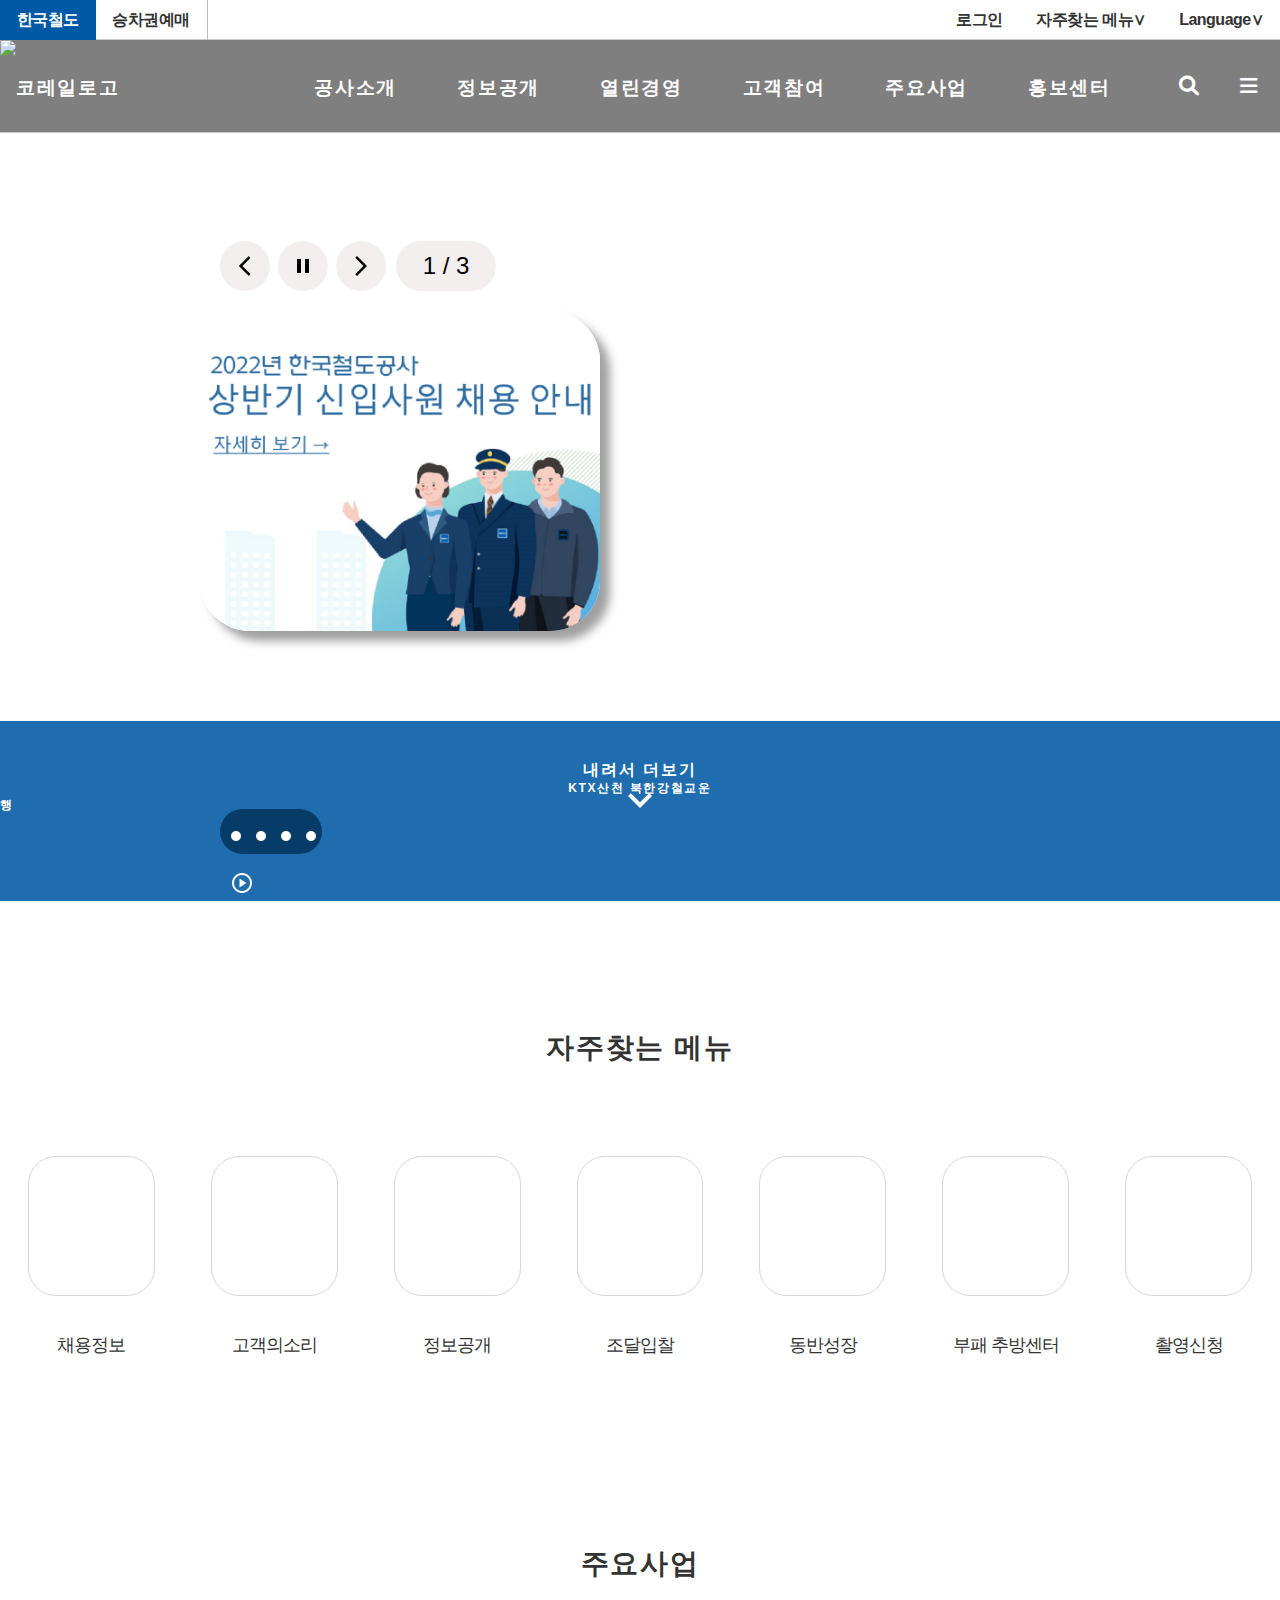
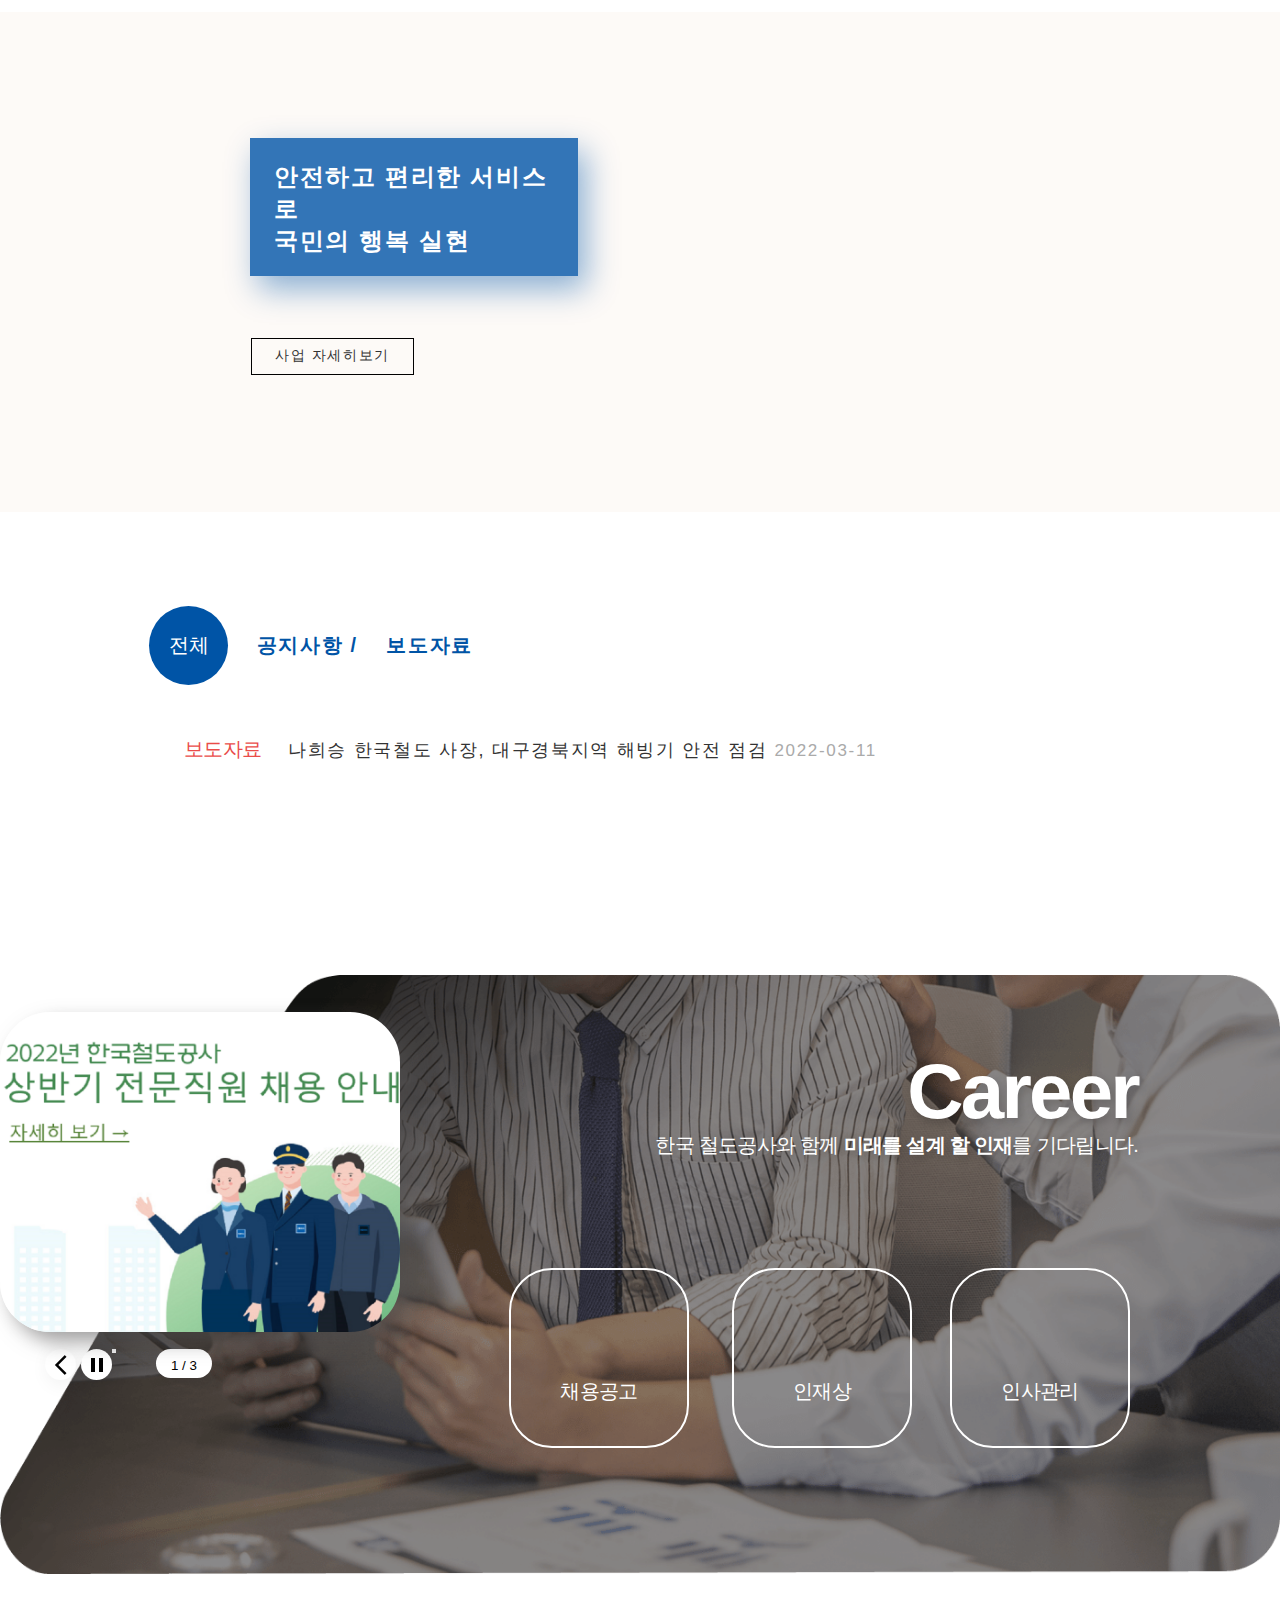
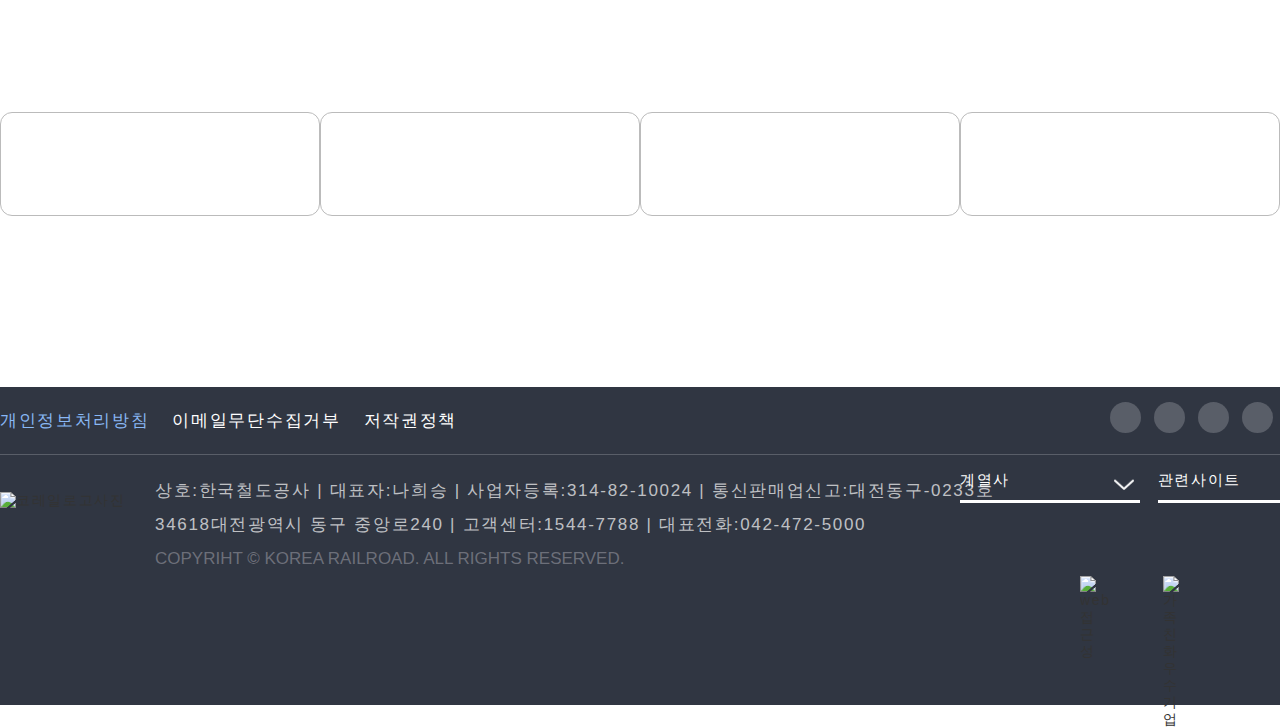
==== index.html @ 6f11ef98 "프로젝트1커밋" ====
<!DOCTYPE html>
<html lang="ko">
	<head>
		<meta charset="UTF-8" />
		<meta http-equiv="X-UA-Compatible" content="IE=edge" />
		<meta name="viewport" content="width=device-width, initial-scale=1.0" />
		<link rel="icon" type="image/png" size="16x16" href="https://info.korail.com/common/images/favicon/favicon-16x16.png" />
		<title>한국철도공사</title>
		<link rel="stylesheet" href="https://cdnjs.cloudflare.com/ajax/libs/font-awesome/6.0.0/css/all.min.css" />
		<link rel="stylesheet" href="css/index.css" />
	</head>
	<body>
		<div id="wrap">
			<div id="header">
				<div id="header_top">
					<div class="inner">
						<div class="gnb cf">
							<div class="site fl">
								<ul class="site_list cf">
									<li class="fl"><a href="index.html" class="btn">한국철도</a></li>
									<li class="fl"><a href="#" class="btn1">승차권예매</a></li>
								</ul>
							</div>
							<!-- site -->
							<div class="link_list fr">
								<ul class="link_list cf">
									<li class="fl"><a href="#">로그인</a></li>
									<li class="fl"><a href="#">자주찾는 메뉴∨</a></li>
									<li class="fl"><a href="#">Language∨</a></li>
								</ul>
							</div>
							<!-- link_list -->
						</div>
						<!-- gnb -->
					</div>
					<!-- inner -->
				</div>
				<!-- header_top -->
				<div id="header_nav">
					<div id="lnb">
						<div class="inner">
							<ul id="nav">
								<li id="korailLogo" class="fl">
									<a href="index.html"><img src="	https://info.korail.com/common/images/layout/logo-info-short.svg" alt="코레일로고" width="195" /></a>
								</li>
								<li class="m_1 fl">
									<a href="#">공사소개</a>
									<div class="width100">
										<ul class="m_width cf">
											<li class="fl">
												<dl>
													<dt><a href="#">CEO</a></dt>
													<dd><a href="#">인사말</a></dd>
													<dd><a href="#">CEO와의 대화방</a></dd>
												</dl>
											</li>
											<li class="fl">
												<dl>
													<dt><a href="#">일반현황</a></dt>
													<dd><a href="#">경영가치체계</a></dd>
													<dd><a href="#">공사연혁</a></dd>
													<dd><a href="#">CI</a></dd>
													<dd><a href="#">찾아오시는 길</a></dd>
												</dl>
											</li>
											<li class="fl">
												<dl>
													<dt><a href="#">조직현황</a></dt>
													<dd><a href="#">조직.기능</a></dd>
													<dd><a href="#">계열사</a></dd>
												</dl>
											</li>
											<li class="fl">
												<dl>
													<dt><a href="#">채용정보</a></dt>
													<dd><a href="#">채용공고</a></dd>
													<dd><a href="#">인재상</a></dd>
													<dd><a href="#">복리후생</a></dd>
													<dd><a href="#">인사관리</a></dd>
												</dl>
											</li>
										</ul>
									</div>
								</li>
								<!-- m_1 -->
								<li class="m_1 fl">
									<a href="#">정보공개</a>
									<div class="width100">
										<ul class="m_width cf">
											<li class="fl">
												<dl>
													<dt><a href="#">정보공개제도</a></dt>
													<dd><a href="#">정보공개 안내</a></dd>
													<dd><a href="#">비공개대상</a></dd>
													<dd><a href="#">정보공개 안내</a></dd>
												</dl>
											</li>
											<li class="fl">
												<dl>
													<dt><a href="#">사전정보공표</a></dt>
													<dd><a href="#">사전정보공개목록</a></dd>
													<dd><a href="#">업무추진비</a></dd>
												</dl>
											</li>
											<li class="fl">
												<dl>
													<dt><a href="#">정보공개창구</a></dt>
													<dd></dd>
												</dl>
											</li>
											<li class="fl">
												<dl>
													<dt><a href="#">사업실명제</a></dt>
													<dd><a href="#">사업실명제란?</a></dd>
													<dd><a href="#">대상사업</a></dd>
												</dl>
											</li>
											<li class="fl">
												<dl>
													<dt><a href="#">공공데이터개방</a></dt>
													<dd><a href="#">공공데이터란?</a></dd>
													<dd><a href="#">공공데이터 목록</a></dd>
													<dd><a href="#">철도통계연보</a></dd>
													<dd><a href="#">철도운임 총괄원가</a></dd>
												</dl>
											</li>
										</ul>
									</div>
								</li>
								<!-- m_1 -->
								<li class="m_1 fl">
									<a href="#">열린경영</a>
									<div class="width100">
										<ul class="m_width cf">
											<li class="fl">
												<dl>
													<dt><a href="#">경영공시</a></dt>
													<dd><a href="#">일반항목</a></dd>
													<dd><a href="#">기관운영</a></dd>
													<dd><a href="#">주요사업 및 경영성과</a></dd>
													<dd><a href="#">대내외평가</a></dd>
													<dd><a href="#">정보공개</a></dd>
												</dl>
											</li>
											<li class="fl">
												<dl>
													<dt><a href="#">철도안전</a></dt>
													<dd><a href="#">안전방침 및 예산</a></dd>
													<dd><a href="#">철도안전관리체계</a></dd>
													<dd><a href="#">산업안전보건</a></dd>
													<dd><a href="#">비상대응</a></dd>
												</dl>
											</li>
											<li class="fl">
												<dl>
													<dt><a href="#">윤리.인권경영</a></dt>
													<dd><a href="#">윤리경영</a></dd>
													<dd><a href="#">인권경영</a></dd>
												</dl>
											</li>
											<li class="fl">
												<dl>
													<dt><a href="#">사회공헌</a></dt>
													<dd><a href="#">추진체계</a></dd>
													<dd><a href="#">사회공헌활동</a></dd>
													<dd><a href="#">러브포인트</a></dd>
												</dl>
											</li>
											<li class="fl">
												<dl>
													<dt><a href="#">동반성장</a></dt>
													<dd><a href="#">추진체계</a></dd>
													<dd><a href="#">철도상생플랫폼</a></dd>
													<dd><a href="#">기업성장응답센터</a></dd>
												</dl>
											</li>
											<li class="fl">
												<dl>
													<dt><a href="#">환경경영</a></dt>
													<dd><a href="#">환경경영체계</a></dd>
													<dd><a href="#">환경성과지표</a></dd>
													<dd><a href="#">환경경영보고서</a></dd>
												</dl>
											</li>
											<li class="fl">
												<dl>
													<dt><a href="#">코레일사규</a></dt>
													<dd><a href="#">사규 공개</a></dd>
													<dd><a href="#">재정.개정 예고</a></dd>
												</dl>
											</li>
										</ul>
									</div>
								</li>
								<!-- m_1 -->
								<li class="m_1 fl">
									<a href="#">고객참여</a>
									<div class="width100">
										<ul class="m_width cf">
											<li class="fl">
												<dl>
													<dt><a href="#">고객서비스헌장</a></dt>
													<dd><a href="#">서비스슬로건</a></dd>
													<dd><a href="#">이행기준</a></dd>
													<dd><a href="#">이행실적</a></dd>
												</dl>
											</li>
											<li class="fl">
												<dl>
													<dt><a href="#">고객의소리</a></dt>
													<dd><a href="#">자주묻는질문</a></dd>
													<dd><a href="#">안내 및 신청</a></dd>
												</dl>
											</li>
											<li class="fl">
												<dl>
													<dt><a href="#">서비스 제안</a></dt>
													<dd><a href="#">서비스아이디어톡톡</a></dd>
													<dd><a href="#">고객평가단</a></dd>
													<dd><a href="#">서비스 개선성과</a></dd>
													<dd><a href="#">고객설문조사</a></dd>
												</dl>
											</li>
											<li class="fl">
												<dl>
													<dt><a href="#">부패추방센터</a></dt>
													<dd><a href="#">레일휘슬(신고)</a></dd>
													<dd><a href="#">청렴홍보</a></dd>
													<dd><a href="#">부패행위 현황</a></dd>
												</dl>
											</li>
											<li class="fl">
												<dl>
													<dt><a href="#">예산낭비신고센터</a></dt>
													<dd><a href="#">예산공개</a></dd>
													<dd><a href="#">예산낭비신고</a></dd>
												</dl>
											</li>
										</ul>
									</div>
								</li>
								<!-- m_1 -->
								<li class="m_1 fl">
									<a href="#">주요사업</a>
									<div class="width100">
										<ul class="m_width cf">
											<li class="fl">
												<dl>
													<dt><a href="#">여객수송</a></dt>
													<dd><a href="#">사업소개</a></dd>
													<dd><a href="#">여객열차운영정보</a></dd>
													<dd><a href="#">열차시간표.노선도</a></dd>
												</dl>
											</li>
											<li class="fl">
												<dl>
													<dt><a href="#">광역수송</a></dt>
													<dd><a href="#">사업소개</a></dd>
													<dd><a href="#">광역열차 운영정보</a></dd>
													<dd><a href="#">수송통계</a></dd>
													<dd><a href="#">광역철도시간표</a></dd>
												</dl>
											</li>
											<li class="fl">
												<dl>
													<dt><a href="#">물류수송</a></dt>
													<dd><a href="#">사업소개</a></dd>
													<dd><a href="#">수송현황 및 자원</a></dd>
													<dd><a href="#">화물운송 및 운임</a></dd>
												</dl>
											</li>
											<li class="fl">
												<dl>
													<dt><a href="#">자산개발</a></dt>
													<dd><a href="#">사업소개</a></dd>
													<dd><a href="#">자산 현황</a></dd>
													<dd><a href="#">자산임대 및 매각</a></dd>
													<dd><a href="#">화물운송 및 운임</a></dd>
												</dl>
											</li>
											<li class="fl">
												<dl>
													<dt><a href="#">해외사업</a></dt>
													<dd><a href="#">사업소개</a></dd>
													<dd><a href="#">사업현황</a></dd>
													<dd><a href="#">사업분야</a></dd>
												</dl>
											</li>
											<li class="fl">
												<dl>
													<dt><a href="#">유지보수</a></dt>
													<dd><a href="#">차량유지보수</a></dd>
													<dd><a href="#">시설유지보수</a></dd>
													<dd><a href="#">전기유지보수</a></dd>
												</dl>
											</li>
										</ul>
									</div>
								</li>
								<!-- m_1 -->
								<li class="m_1 fl">
									<a href="#">홍보센터</a>
									<div class="width100">
										<ul class="m_width cf">
											<li class="fl">
												<dl>
													<dt><a href="#">홍보</a></dt>
													<dd><a href="board.html">공지사항</a></dd>
													<dd><a href="#">보도자료</a></dd>
													<dd><a href="#">기업브로슈어</a></dd>
													<dd><a href="#">한국철도사보</a></dd>
													<dd><a href="#">KTX매거진</a></dd>
													<dd><a href="#">자료실</a></dd>
												</dl>
											</li>
											<li class="fl">
												<dl>
													<dt><a href="#">문화사업</a></dt>
													<dd><a href="#">스포츠단</a></dd>
													<dd><a href="#">오케스트라</a></dd>
												</dl>
											</li>
											<li class="fl">
												<dl>
													<dt><a href="#">갤러리</a></dt>
													<dd><a href="#">철도사진</a></dd>
													<dd><a href="#">철도사진공모전</a></dd>
												</dl>
											</li>
											<li class="fl">
												<dl>
													<dt><a href="#">기차소개</a></dt>
													<dd><a href="#">고속열차</a></dd>
													<dd><a href="#">일반열차</a></dd>
													<dd><a href="#">광역열차</a></dd>
													<dd><a href="#">VR투어</a></dd>
												</dl>
											</li>
											<li class="fl">
												<dl>
													<dt><a href="#">철도체험</a></dt>
													<dd><a href="#">철도체험학습장</a></dd>
													<dd><a href="#">철도박물관</a></dd>
												</dl>
											</li>
										</ul>
									</div>
								</li>
								<!-- m_1 -->
							</ul>
							<!-- nav -->
							<ul class="banner1 cf">
								<li class="fl"><i class="fas fa-search"></i></li>
								<li class="fl"><i class="fas fa-bars"></i></li>
							</ul>
						</div>
					</div>
					<!-- lnb -->
				</div>
				<!-- header_nav -->
			</div>
			<!-- id="header" -->
			<div id="main">
				<div class="main_banner">
					<div class="m_visual">
						<div class="visual_inner">
							<div class="visual_slide">
								<div class="popup_control fl">
									<button class="popup_prev fl"></button>
									<button class="popup_auto fl"></button>
									<button class="popup_next fl"></button>
									<button class="popup_count">1 / 3</button>
								</div>
							</div>
						</div>
						<div class="img-list_draggable">
							<div class="popup_slide">
								<ul>
									<li class="popup_item1">
										<a href="#"><img src="./pop_grid.png" alt="" /></a>
									</li>
								</ul>
							</div>
						</div>

						<div class="visual_bottom_area">
							<a href="#">내려서 더보기</a>
							<div class="border"></div>

							<div class="visual_ctbar fl">
								<button class="dot fl"></button>
								<button class="dot fl"></button>
								<button class="dot fl"></button>
								<button class="dot fl"></button>
								<button class="play_pause fl"></button>
								<div class="chatbot"><a href="#" title="챗봇 새창열림"></a></div>
							</div>
							<div class="visual_text">
								<span>KTX산천 북한강철교운행</span>
								<!-- <span>임진강철도교량점검</span>
                            <span>KTX승무원고객응대</span>
                            <span>전동열차 코로나19방역</span> -->
							</div>
							<div class="visual_control">
								<span>궁금한게 있다면<br /><strong>챗봇에게 물어보세요!</strong></span>
							</div>
						</div>
					</div>
				</div>
				<!-- main_banner -->
				<div class="inner">
					<!-- 자주찾는 메뉴 -->
					<div class="section_content">
						<div class="content_tit">
							<h1 class="main_content_title">자주찾는 메뉴</h1>
						</div>
						<ul class="content_cf">
							<li class="c1">
								<a href="#" class="icon"><span class="text">채용정보</span></a>
							</li>
							<li class="c2">
								<a href="#" class="icon"><span class="text">고객의소리</span></a>
							</li>
							<li class="c3">
								<a href="#" class="icon"><span class="text">정보공개</span></a>
							</li>
							<li class="c4">
								<a href="#" class="icon"><span class="text">조달입찰</span></a>
							</li>
							<li class="c5">
								<a href="#" class="icon"><span class="text">동반성장</span></a>
							</li>
							<li class="c6">
								<a href="#" class="icon"><span class="text">부패 추방센터</span></a>
							</li>
							<li class="c7">
								<a href="#" class="icon"><span class="text">촬영신청</span></a>
							</li>
						</ul>
					</div>
				</div>
				<!-- inner -->

				<!-- 주요사업 -->
				<div class="section_business">
					<div class="business_tit">
						<h1 class="main_content_title">주요사업</h1>
					</div>
					<div class="bs_inner_wrap">
						<ul class="slider_wrap">
							<li class="bs_item1"></li>
							<li class="bs_item1 active">
								<div class="sv">안전하고 편리한 서비스로 <br />국민의 행복 실현
                                
                                </div>
								<div class="detail">
									<span>사업 자세히보기</span>
								</div>
							</li>
							<li class="bs_item1"></li>
							<li class="bs_item1"></li>
							<li class="bs_item1"></li>
						</ul>
					</div>
				</div>

				<!--inner  -->
				<div class="inner">
					<!--전체 공지사항/보도자료-->
					<div class="section_news">
						<h2 class="news_tit cf">
							<em>k</em>
							orail
							<span>News</span>
						</h2>
						<div class="news_tab all">
							<button class="news_btn">전체</button>
							<a class="button" date-news="notice" href="#">공지사항 /</a>
							<a class="button" date-news="press" href="#">보도자료</a>
						</div>
						<div class="new_list cf">
							<ul class="news_all">
								<li class="news_fl">
									<span class="news_category">보도자료</span>
									<a href="#">나희승 한국철도 사장, 대구경북지역 해빙기 안전 점검</a>
									<span class="news_date">2022-03-11</span>
								</li>
							</ul>
						</div>
					</div>
				</div>
				<!--inner  -->
				<div class="group5">
					<div class="inner cf">
                        <div class="popup_slide">
                            <ul>
                                <li class="popup_item2">
                                    <a href="#"><img src="./pop_grid.png" alt="" /></a>
                                </li>
                            </ul>
                            <div class="pp_control">
                                <button class="popup_prev fl"></button>
                                <button class="popup_auto fl"></button>
                                <button class="popup_next fl"></button>
                                <button class="popup_count fl">1 / 3</button>
                            </div>
                        </div>
						<section class="career">
							<h2 class="career_title">Career</h2>
							<p class="career_subtitle">한국 철도공사와 함께 <strong>미래를 설계 할 인재</strong>를 기다립니다.</p>
							<div class="career_list">
								<a href="#" class="career_anchor n1">채용공고</a>
								<a href="#" class="career_anchor n2">인재상</a>
								<a href="#" class="career_anchor n3">인사관리</a>
							</div>
						</section>
					</div>
				</div>
				<!-- group5 -->
				<div class="banner">
					<ul class="track">
						<li class="banner_fl1"></li>
						<li class="banner_fl2"></li>
						<li class="banner_fl3"></li>
						<li class="banner_fl4"></li>
					</ul>
				</div>
				<div class="banner_control fl">
					<button class="banner_prev"></button>
					<button class="banner_auto"></button>
					<button class="banner_next"></button>
				</div>
			</div>
			<!-- main -->
			<div id="footer">
				<div class="footer_top">
					<div class="inner">
						<div class="footer_link">
							<ul>
								<li class="link1"><a href="#">개인정보처리방침 </a></li>
								<li class="link2"><a href="#">이메일무단수집거부 </a></li>
								<li class="link3"><a href="#">저작권정책</a></li>
							</ul>
						</div>
						<div class="sns_list cf">
							<ul class="all_fr">
								<li class="youtube">
									<a class="sns_anchor" href="#"></a>
								</li>
								<li class="face-book">
									<a class="sns_anchor" href="#"></a>
								</li>
								<li class="instagram">
									<a class="sns_anchor" href="#"></a>
								</li>
								<li class="blog">
									<a class="sns_anchor" href="#"></a>
								</li>
								<li class="twitter">
									<a class="sns_anchor" href="#"></a>
								</li>
							</ul>
						</div>
					</div>
				</div>
				<div id="footer-info">
					<div class="inner">
						<div class="footer_logo"><img src="https://info.korail.com/common/images/layout/footer_logo.png" alt="코레일로고사진" /></div>
						<div class="info_text">
							<p class="korail_info">
								상호:한국철도공사 | 대표자:나희승 | 사업자등록:314-82-10024 | 통신판매업신고:대전동구-0233호<br />
								34618대전광역시 동구 중앙로240 | 고객센터:1544-7788 | 대표전화:042-472-5000
							</p>
							<span class="copyright">COPYRIHT &#169; KOREA RAILROAD. ALL RIGHTS RESERVED.</span>
						</div>
						<div class="site_btn">
							<a class="sbtn1" href="#">계열사</a>
							<a class="sbtn2" href="#">관련사이트</a>
						</div>
						<div class="certification">
							<div class="cer1"><img src="https://info.korail.com/crosseditor_u/binary/images/000002/WAC.png" width="70" hieght="70" alt="web접근성" /></div>
							<div class="cer2"><img src="https://info.korail.com/crosseditor_u/binary/images/000001/cert_fam_2021.png" width="58" hieght="58" alt="가족친화우수기업" /></div>
						</div>
					</div>
				</div>
			</div>
			<!-- footer -->
		</div>
	</body>
</html>
---- css/index.css ----
@charset "utf-8";
/* basic css */
html {
	overflow-y: scroll;
	overflow-x: hidden;
}
* {
	margin: 0;
	padding: 0;
	box-sizing: border-box;
}
body {
	font-family: "Noto Sans KR", "Malgun Gothic", "맑은 고딕", Dotum, "돋움", Arial, sans-serif;
	background: #fff;
	color: #333;
	font-size: 14px;
	line-height: 17px;
	font-weight: 400;
	letter-spacing: 0.12em;
}
ul li {
	list-style: none;
}
a {
	text-decoration: none;
}
img {
	border: 0;
	padding-top: 0px;
	margin-right: 175px;
}
a:link {
	color: #333;
}

a:hover {
	color: #333333;
}

a:visited {
	color: #333;
}

.fl {
	float: left;
}

.fr {
	float: right;
}

.cb {
	clear: both;
}

.cf:after {
	content: "";
	display: block;
	clear: both;
}
.fl a {
	color: #000;
}
.inner {
	max-width: 1400px;
	margin: auto;
}

#header {
	width: 100%;
}
#header_nav:before {
	display: block;
	position: absolute;
	content: "";
	width: 100%;
	height: 1px;
	background: transparent;
	left: 0;
	top: 130px;
	z-index: 10;
}

/* gnb */
.gnb .site_list 
.site_list .btn {
	color: white;
	background: #0059a4;
	margin-top: -8px;
}
#header_top {
	border-bottom: 1px solid #c9c9c9;
    height:40px;
    line-height: 40px;
}
#header_top ul li a {
	color: #333;
	font-weight: bold;
    display:block;
    font-size: 16px;
    letter-spacing: -.5px;
}
#header_top ul li{
    padding:0 1.2em;
}
#header_top ul.site_list li:first-child{
    background:#0059a4;
}
#header_top ul.site_list li:last-child{
    border-right:1px solid #bbb;
}
#header_top ul.site_list li a.btn{
    color:#fff;

}



/* header_nav */
#lnb {
	width: 100%;
	height: 100%;
	position: relative;
	top: 0px;
	left: 0px;
	background: rgba(0,0,0,.5);
	transition: height;
	border-bottom: 1px solid #c9c9c9;
}
#lnb a:hover {
	color: #0059a4;
}
#lnb>.inner{
    display:flex;
    justify-content: space-between;
}
#lnb #nav {
    height:92px;
    line-height: 95px;
    max-width: 1400px;
}
#lnb #nav li.m_1{
    text-align: center;
    color:#fff;
    padding: 0 20px;
}
#lnb #nav .m_1.fl{
	max-width: 1140px;
	margin-right: 20px;
}
#lnb .banner1 {
    height:92px;
    line-height: 92px;
    max-width: 400px;
    color:#fff;
}
#lnb .banner1 li {
    padding:0 20px;
    font-size: 20px;;
}

#lnb .width100 {
	width: 100%;
	position: absolute;
	background: #fff;
	left: 0;
	top: 95px;
	height: 0px;
	box-shadow: 0 2px 2px rgba(0, 0, 0, 0);
	border-bottom: 1px solid transparent;
	z-index: 20;
	padding: 0;
	overflow: hidden;
	transition: all 0.5s;
	transition-property: height;
}
#lnb .m_width {
	max-width: 1400px;
	margin: auto;
}

#lnb #haeder_nav::after {
	border-bottom: 1px solid #333;
	z-index: 3333;
}


#lnb #nav li a {
	display: block;
	font-size: 19px;
	font-weight: bold;
    color:#fff;
}
#lnb #nav li:hover {
	color: #0059a4;
}
#lnb #nav.cf a {
	margin-right: 25px;
}

#lnb #nav li:hover .width100 {
	height: auto;
	padding: 20px 5px;
	box-shadow: 0 2px 2px rgba(0, 0, 0, 0);
	border-bottom: 1px solid transparent;
}
/* #lnb #nav li #korailLogo {
	width: 195px;
	margin-right: 20px;
} */
#lnb #nav li .m_width .m1_tit {
	padding: 60px 10px;
}
#lnb #nav li .m_width .m1_tit img {
	display: block;
	margin: 20px auto;
	width: 135px;
	height: 135px;
}
#lnb #nav > ul > li:hover {
	display: block;
	/* border-bottom: 1px solid #777; */
}

#lnb #nav li ul li {
	width: 200px;
	border-right: 1px solid #c9c9c9;
	padding-left: 10px;
	font-size: 19px;
	line-height: 15px;
	font-weight: 300;
	letter-spacing: 1px;
	text-align: left;
	color: #333;
}
#lnb #nav li ul li dl dt a {
	line-height: 20px;
	color: #333333;
	font-size: 16px;
	font-weight: 600;
	padding-top: 20px;
}
#lnb #nav li ul li dl dd a {
	line-height: 200%;
	color: #777;
	font-size: 0.8em;
	font-weight: bold;
	padding-left: 10px;
}

#main{position: relative;}
#main .main_banner{height: calc(100vh - 133px);}


#main .banner1 li {
	position: relative;
	padding: 0px 10px;
	font-size: 1.8em;
	left: 94%;
	top: -100px;
}

.visual_inner .img {
	width: 100%;
	height: 50%;
}
.main_banner{
    position: a;
    height: c;
}
/* #main .visual_slide {
	height: 100vh;
	overflow: hidden;
} */
.m_visual {
	background: url("https://info.korail.com/DATA/popup/20211206094337979_BrlP.jpg") no-repeat center top /cover;
	width: 100%;
	height: calc(100vh - 40px);
	position: absolute;
	z-index: -1;
    top:-92px;
}
.visual_slide {
	background: url("https://info.korail.com/site/info/images/main/slogan-group.png") no-repeat center right;
	width: 85%;
	height: 100%;
	padding: 0 auto;
	position: absolute;
}

.img-list_draggable {
	overflow: hidden;
	position: relative;
}

.img-list_draggable .popup_item1 img {
	background: url(../pop_pic1.png) no-repeat center center;
	box-sizing: border-box;
	width: 400px;
	height: 320px;
	border-radius: 50px 50px;
	background-size: auto 100%;
	transition: background-size 0.3s linear;
	box-shadow: 10px 10px 10px rgba(82, 79, 79, 0.541);
	margin: 270px 200px;
}

.popup_slide .popup_item1 a:hover img {
	background-size: auto 110%;
}

html .visual .visual_bottom_area {
	display: block;
	background-color: rgba(0, 84, 166, 0.85);
	width: 100%;
	height: 170px;
	position: absolute;
	bottom: 0;
	z-index: 10;
}

.popup_slide {
	transition: 0.5s;
}

.visual .visual_auto {
	display: block;
	position: absolute;
	top: 50%;
	right: 25px;
	width: 22px;
	height: 22px;
	margin-top: -11px;
	border: 2px solid #fff;
	border-radius: 50%;
}

/* 비쥬얼 팝업이미지 버튼 */
.popup_control {
	margin: 200px 220px;
}

.m_visual .popup_prev {
	background: url(../outline_arrowbk.png) no-repeat center center;
	width: 50px;
	height: 50px;
	opacity: 1;
	z-index: 1;
	border-radius: 50%;
	border: none;
	background-color: rgba(241, 237, 237, 0.89);
}

.m_visual .popup_controlfl:hover {
	border: 2px solid #333;
}

.m_visual .popup_auto {
	background: url(../black_pause.png) no-repeat center center;
	width: 50px;
	height: 50px;
	margin: 0 8px;
	opacity: 1;
	z-index: 1;
	border-radius: 50%;
	border: none;
	background-color: rgba(241, 237, 237, 0.89);
}

.m_visual .popup_next {
	background: url(../outline_arrow.png) no-repeat center center;
	width: 50px;
	height: 50px;
	opacity: 1;
	z-index: 1;
	border-radius: 50%;
	border: none;
	background-color: rgba(241, 237, 237, 0.89);
}

.m_visual .popup_next:hover {
	border: 2px solid #333;
}

.m_visual .popup_count {
	background: none;
	background-color: rgba(241, 237, 237, 0.89);
	border-radius: 50px 50px;
	border: none;
	width: 100px;
	height: 50px;
	opacity: 1;
	z-index: 1;
	font-size: 24px;
	font-weight: 300;
	margin: 0 10px;
}
/* 팝업이미지 버튼 끝 */

.visual_bottom_area {
	width: 100%;
	margin: 0 auto;
	height: 180px;
	opacity: 1;
	background: #0059a4e0;
	position: absolute;
	bottom: 0;
	z-index: 31;
	left: 50%;
	transform: translateX(-50%);
}
#main .visual_bottom_area {
	text-align: center;
	font-size: 14px;
	font-weight: 600;
	width: 100%;
	padding-top: 40px;
}
.visual_bottom_area a {
	color: #fff;
	font-size: 16px;
	font-weight: 600;
	letter-spacing: 2px;
	background: url(../expand_more.png) no-repeat center center;
	width: 50px;
	height: 50px;
	z-index: 1;
	padding-bottom: 60px;
	transition: 0.2s ease-in-out;
}

.visual_bottom_area a:hover {
	text-decoration: underline;
}
.visual_ctbar {
	border-radius: 50px 50px;
	margin: 30px 220px;
	background: #05365fe0;
	width: 8%;
	height: 45px;
	float: left;
	position: absolute;
}

.visual_control {
	border-radius: 50px 50px;
	background: #00000080;
	margin-left: 1410px;
	margin-top: -16px;
	box-sizing: border-box;
	border: 1px solid #0059a4;
	box-shadow: 0 4px 8px rgb(0 0 0 / 25%);
	width: 13%;
	height: 80px;
	text-align: justify;
	padding: 18px 18px 15px 22px;
	line-height: 20px;
}

.visual_control span {
	font-size: 16px;
	color: #fff;
}
.visual_btns.dot {
	background: url(../white_dot.png);
}
/* 챗봇 */
.chatbot {
	border: 2px solid #2f97f5;
	background-color: #005cb7;
	background-image: url(https://info.korail.com/common/images/layout/chatbot-character.png);
	background-size: 73px;
	background-repeat: no-repeat;
	background-position: bottom;
	border-radius: 50%;
	box-sizing: border-box;
	position: relative;
	padding: 45px;
	margin-left: 1111px;
	bottom: 37px;
	z-index: 11;
}
.chatbot:hover {
	background-color: #2f97f5;
}

.dot.fl {
	background: url(../white_dot.png);
	width: 17px;
	height: 18px;
	opacity: 1;
	z-index: 1;
	margin: 15px 4px;
	border: 0;
}
.play_pause {
	background: url(../white_play.png) no-repeat center center;
	width: 24px;
	height: 27px;
	opacity: 1;
	z-index: 1;
	margin: 12px 10px;
	border: 0;
}
.visual_text span {
	text-align: justify;
	top: 0;
	margin-right: 1300px;
	color: #fff;
	font-size: 12px;
	font-weight: 600;
	line-height: 1px;
}
/* 자주찾는메뉴 */
/* 자주찾는메뉴상단 코레일로고이미지 */
/* .section_content{
    top: -392px;
    left: 50%;
    width: 2608px;
    height: 630px;
    background: url(https://info.korail.com/site/info/images/main/main_bg_logo.png) no-repeat center/contain;
    opacity: 0.02;
  
} */


#main .inner .section_content{
    padding: 99px 0;
    text-align: center;
}

.section_content .content_cf {
	display: flex;
	padding-bottom:100px;
	padding-top: 40px;
}
.content_tit h1,.section_business h1{
    padding: 40px 0;
    font-size: 2em;
    text-align: center;
}
.section_content .content_cf li {
	display: flex;
	flex-direction: column;
	flex: 1 0 0;
	max-width: 160px;
	justify-content: center;
	text-align: center;
	margin: 20px;
}
.section_content .content_cf li .icon {
	border: 1px solid #d7d7d7;
	border-radius: 28px;
	text-align: center;
	height: 140px;
	/* width: 140px; */
	line-height: 20px;
	position: relative;
	margin: 0px 8px;
}
.section_content .content_cf li .icon span {
	bottom: -60px;
	left: 50%;
	text-align: center;
	transform: translate(-50%);
	position: absolute;
	font-size: 18px;
	font-weight: 400;
	letter-spacing: -1px;
	width: 300px;
}
.section_content .content_cf li.c1 .icon {
	background: url(http://info.korail.com/site/info/images/main/n2.svg) no-repeat center center;
}
.section_content .content_cf li.c2 .icon {
	background: url(https://info.korail.com/site/info/images/main/n5.svg) no-repeat center center;
}
.section_content .content_cf li.c3 .icon {
	background: url(https://info.korail.com/site/info/images/main/n9.svg) no-repeat center center;
}
.section_content .content_cf li.c4 .icon {
	background: url(https://info.korail.com/site/info/images/main/n4.svg) no-repeat center center;
}
.section_content .content_cf li.c5 .icon {
	background: url(https://info.korail.com/site/info/images/main/n3.svg) no-repeat center center;
}
.section_content .content_cf li.c6 .icon {
	background: url(https://info.korail.com/site/info/images/main/n11.svg) no-repeat center center;
}
.section_content .content_cf li.c7 .icon {
	background: url(https://info.korail.com/site/info/images/main/n7.svg) no-repeat center center;
}

.section_business{position:relative;}
.section_business .bs_inner_wrap{display: flex;width:100vw;height: 500px;overflow-x: hidden;justify-content: center; background:#fdfaf7;}
.section_business .bs_inner_wrap>.slider_wrap{display: flex;justify-content: space-around;align-content: center;align-items: center;}
.section_business .bs_inner_wrap>.slider_wrap li{width:220px; padding-top:230px; position:absolute;}
.section_business .bs_inner_wrap>.slider_wrap li.active{width:400px;padding-top: 300px;position:absolute;}
.section_business .bs_inner_wrap>.slider_wrap li:nth-child(1){left:-50px}
.section_business .bs_inner_wrap>.slider_wrap li:nth-child(3){left: 200px;}
.section_business .bs_inner_wrap>.slider_wrap li:nth-child(4){right:200px}
.section_business .bs_inner_wrap>.slider_wrap li:nth-child(5){right:-50px}



.bs_item1 {
	background: url(https://info.korail.com/site/info/images/main/business_img01.jpg) no-repeat center/cover;
}
.bs_item1 a {
	color: #fff;
	font-size: 19px;
	font-weight: 600;
	margin-top: 246px;
	margin-left: 73px;
	text-align: center;
}
.bs_item2 {
	background: url(https://info.korail.com/site/info/images/main/business_img01.jpg) no-repeat center center;
	width: 474px;
	height: 570px;
	margin-left: 443px;

	box-sizing: border-box;
	border: 1px solid #fff;
}
.bs_item2 a {
	color: #000;
	font-size: 19px;
	font-weight: 600;
	margin-top: 118px;
	text-align: center;
}
.bs_item3 {
	background: url(https://info.korail.com/site/info/images/main/business_img02_2.jpg) no-repeat center center;
	width: 220px;
	height: 335px;
	margin-left: 1003px;
	box-sizing: border-box;
	border: 1px solid #333;
}
.bs_item3 a {
	color: #fff;
	font-size: 19px;
	font-weight: 600;
	margin-top: 244px;
	margin-left: -5px;
	text-align: center;
}

.bs_item4 {
	background: url(https://info.korail.com/site/info/images/main/business_img03.jpg) no-repeat;
	width: 220px;
	height: 335px;
	margin-left: 1245px;
	margin-top: -335px;
	box-sizing: border-box;
	border: 1px solid #333;
}
.bs_item4 a {
	color: #fff;
	font-size: 19px;
	font-weight: 600;
	margin-top: 244px;
	margin-left: -5px;
	text-align: center;
}
.section_business .detail {
    position:absolute;
	width: 163px;
	height: 37px;
	box-sizing: border-box;
	border: 1px solid #000;
	text-align: center;
	padding: 8px;
    left:-189px;
	top: 295px;
}
.section_business .detail:hover {
	background: #000;
	color: #fff;
}
.sv {
    position:relative;
    left: -190px;
    top: -205px;    
	width: 328px;
    height: 138px;
    font-size: 24px;
    font-weight: bold;
    text-align: left;
    padding: 23px 24px 26px;
    box-sizing: border-box;
    box-shadow: 8px 13px 30px 0 rgb(0 84 166 / 45%);
    background-color: rgb(0 84 166 / 80%);
    color: #fff;
    opacity: 1;
    line-height: 32px;
    z-index: 9999;
}
.section_news {
	display: flex;
	height: 500px;
	align-content: center;
	justify-content: center;
	align-items: flex-start;
    padding-top: 100px;
}
h2.news_tit.cf {
	z-index: 10;
	margin-top: 73px;
	/* margin-left: -103px; */
	margin-left: -625px;
	background: url(https://info.korail.com/site/info/images/main/news_title.png) no-repeat right top;
	width: 298px;
	height: 176px;
	font-size: 0;
	line-height: 0;
}

.news_tab .news_btn {
	border-radius: 50%;
	width: 79px;
	height: 79px;
	background-color: #0054a6;
	border: none;
	color: #fff;
	font-family: inherit;
	font-size: 20px;
	font-weight: 500;
	letter-spacing: -0.0035em;
	margin-left: 73px;
	margin-top: -6px;
}
.news_tab a {
	color: #0054a6;
	font-size: 20px;
	font-weight: 600;
	margin-left: 23px;
	margin-right: 0px;
}

.news_tab a:hover {
	text-decoration: underline;
}
.new_list.cf .news_all {
	display: inline-block;
	margin-left: -309px;
	margin-top: 129px;
	box-sizing: border-box;
	border: none;
}

.new_list.cf .news_fl {
	margin-bottom: 40px;
	font-size: 18px;
}

.news_fl .news_category {
	color: #ea4c49;
	font-weight: 500;
	font-size: 20px;
	letter-spacing: -0.035em;
	padding: 30px 20px;
	margin-bottom: 30px;
}
.news_fl span {
	color: #aaa;
	font-size: 17px;
}
.group5 {
	position: relative;
	width: 100%;
    height:700px;
}
.group5 .inner{position:relative;}
.group5 .inner>*{position:absolute;}
.group5 .popup_slide{
    position:absolute;
    z-index: 2;
    top:0;
    left:0;
}
.group5 .popup_slide img {
	background: url(../pop_pic2.png) no-repeat center center;
	box-sizing: border-box;
	width: 400px;
	height: 320px;
	border-radius: 50px 50px;
	background-size: auto 100%;
	transform: translateY(0);
	transition: 0.7s all ease-in-out;
	box-shadow: 10px 10px 20px rgba(82, 79, 79, 0.541);

}

.popup_slide .popup_item2 a:hover img {
	background-size: auto 110%;
}

.pp_control {
	margin: 50px 45px;
	margin-top: 13px;
}
.pp_control .popup_prev {
	background: url(../outline_arrowbk.png) no-repeat center center;
	width: 31px;
	height: 31px;
	/* opacity: 1;
	z-index: 1; */
	border-radius: 50%;
	border: none;
	box-shadow: 3px 4px 20px 0 rgba(0, 0, 0, 0.07);
	background-color: #fff;
	vertical-align: middle;
	margin-right: 5px;
}

.pp_control .popup_auto {
	background: url(../black_pause.png) no-repeat center center;
	width: 31px;
	height: 31px;
	/* opacity: 1;
	z-index: 1; */
	border-radius: 50%;
	border: none;
	box-shadow: 3px 4px 20px 0 rgba(0, 0, 0, 0.07);
	background-color: #fff;
	vertical-align: middle;
}
.pp_control.popup_next {
	background: url(../outline_arrow.png) no-repeat center center;
	width: 31px;
	height: 31px;
	border-radius: 50%;
	border: none;
	box-shadow: 3px 4px 20px 0 rgba(0, 0, 0, 0.07);
	background-color: #fff;
	vertical-align: middle;
}

.pp_control .popup_count {
	border: none;
	margin-left: 40px;
	padding: 9px 15px 5px;
	border-radius: 19px;
	box-shadow: 3px 4px 20px 0 rgb(0 0 0 / 7%);
	background-color: #fff;
	vertical-align: middle;
}

.career {
	opacity: 1;
	text-align: right;
	padding: 462px 142px;

}
.inner .career {
    width: 100%;
    height: 500px;
    right: 0;
    top:-200px;
    background: url(../career.png) no-repeat right center / contain;
}
.career .career_title {
	font-size: 78px;
	font-weight: 600;
	color: #fff;
	letter-spacing: -0.035em;
	line-height: 80px;
	margin-top: -223px;
	text-shadow: 3px 4px 10px rgba(0, 0, 0, 0.2);
}
.career .career_subtitle {
	margin-top: 6px;
	font-size: 20px;
	color: #fff;
	letter-spacing: -0.035em;
	text-shadow: 3px 4px 10px rgba(0, 0, 0, 0.2);
}
.career .career_list {
	margin-top: 85px;
	font-size: 0;
}
.career .career_anchor.n1 {
	position: absolute;
	width: 180px;
	height: 180px;
	margin-left: -629px;
	padding-top: 113px;
	border: 2px solid #fff;
	border-radius: 43px;
	font-size: 20px;
	font-weight: 500;
	color: #fff;
	letter-spacing: -0.035em;
	text-align: center;
	margin-top: 29px;
}
.career .career_anchor.n2 {
	position: absolute;
	width: 180px;
	height: 180px;
	margin-left: -406px;
	padding-top: 113px;
	border: 2px solid #fff;
	border-radius: 43px;
	font-size: 20px;
	font-weight: 500;
	color: #fff;
	letter-spacing: -0.035em;
	text-align: center;
	margin-top: 29px;
}
.career .career_anchor.n3 {
	position: absolute;
	width: 180px;
	height: 180px;
	margin-left: -188px;
	padding-top: 113px;
	border: 2px solid #fff;
	border-radius: 43px;
	font-size: 20px;
	font-weight: 500;
	color: #fff;
	letter-spacing: -0.035em;
	text-align: center;
	margin-top: 29px;
}
.banner{
    /* height: 30px; */
    max-width: 1400px;
    margin: auto;
}
.banner .track{
    display: flex;
    align-content: center;
    justify-content: space-evenly;
}
.banner .track li{
    max-width: 340px;
    flex: 1 1 10%;
    border: 1px solid #bbb;
    overflow: hidden;
    border-radius: 12px;
    padding: 51px 0;
    background-size:100%;
    background-position:center top;
}
.banner .banner_fl1 {
	background: url(https://info.korail.com/DATA/banner/20211206021713049_rLyL.png) no-repeat;
}
.banner .banner_fl2 {
	background: url(https://info.korail.com/DATA/banner/20220104093701401_OcLy.jpg) no-repeat;

}
.banner .banner_fl3 {
	background: url(https://info.korail.com/DATA/banner/20211206021719913_RJ8b.png) no-repeat;

}
.banner .banner_fl4 {
	background: url(https://info.korail.com/DATA/banner/20211206021704230_VHCY.png) no-repeat;

}
.banner_control.fl {
	margin-top: 20px;
	margin-left: 930px;
}

.banner_control.fl .banner_prev {
	background: url(https://info.korail.com/site/info/images/main/popup_prev.svg) no-repeat;
	background-size: contain;
	width: 11px;
	height: 14px;
	border: none;
	margin-left: -6px;
	padding: 0px 11px;
}

.banner_auto {
	background: url(https://info.korail.com/site/info/images/main/popup_play.svg) no-repeat;
	background-size: contain;
	width: 11px;
	height: 14px;
	border: none;
	padding-left: 22px;
}
.banner_next {
	background: url(https://info.korail.com/site/info/images/main/popup_next.svg) no-repeat;
	background-size: contain;
	width: 11px;
	height: 14px;
	border: none;
	margin: 1px 0;
}

#footer {
	background-color: #303642;
	/* position: relative; */
	width: 100%;
	margin-top: 171px;
	/* z-index: 20; */
}
#footer .footer_top {
	border-bottom: 1px solid #595e68;
}
.footer_link {
	text-decoration: none;
}
.link1 a {
	color: #89b8f5;
	float: left;
	font-size: 17px;
	padding: 25px 0px;
}
.link2 a {
	color: #fff;
	float: left;
	font-size: 17px;
	padding: 25px 23px;
}
.link3 a {
	color: #fff;
	float: left;
	font-size: 17px;
	padding: 25px 0px;
}
#footer .sns_list li {
	width: 31px;
	height: 31px;
	border-radius: 50%;
	background-color: #595e68;
	background-position: center;
	background-repeat: no-repeat;
	margin-right: 13px;
	float: left;
}
#footer	.all_fr {
	float: right;
	padding-top: 15px;
	margin-right: -50px;

}
.sns_list.cf .youtube{
	background:url("https://info.korail.com/common/images/layout/footer_youtube.svg")no-repeat center;
	width: 16px;
	height: 11px;
}
.sns_list.cf .face-book{
	background: url("https://info.korail.com/common/images/layout/footer_facebook.svg")no-repeat center;
	width: 10px;
	height: 17px;
}
.sns_list.cf .instagram{
	background: url("https://info.korail.com/common/images/layout/footer_instagram.svg")no-repeat center;
}
.sns_list.cf .blog{
	background: url("https://info.korail.com/common/images/layout/footer_blog.svg")no-repeat center;
	width: 10px;
	height: 14px;
}
.sns_list.cf .twitter{
	background: url("https://info.korail.com/common/images/layout/footer_twitter.svg")no-repeat center;
	width: 16px;
	height: 13px;
}
#footer-info {
	height: 250px;
}
.footer_logo img {
	padding-top: 37px;
}

#footer .info_text {
	line-height: 0;
	margin-left: 155px;
	margin-top: -40px;
}
.info_text .korail_info {
	margin-top: 5px;
	color: rgba(255, 255, 255, 0.7);
	font-size: 17px;
	line-height: 34px;
}
#footer .copyright {
	color: rgba(136, 137, 146, 0.7);
	letter-spacing: 0;
	font-size: 17px;
	line-height: 34px;
}
.site_btn {
	margin-right: -165px;
}
.site_btn .sbtn1 {
	float: right;
	margin-top: -105px;
	color: #fff;
	font-size: 15px;
	margin-right: 305px;
	padding-bottom: 12px;
	padding-right: 130px;
	border-bottom: 3px solid #fff;
	background: url(../white_arrow.png) no-repeat right;
}

.site_btn .sbtn2 {
	float: right;
	margin-top: -105px;
	color: #fff;
	font-size: 15px;
	margin-right: 104px;
	padding-right: 100px;
	padding-bottom: 12px;
	border-bottom: 3px solid #fff;
	background: url(../white_arrow.png) no-repeat right;
}

.certification {
	margin-left: 1080px;
	margin-top: -64px;
}
.certification .cer1 {
	height: 70px;
	margin-top: 11px;
}
.certification .cer2 {
	height: 58px;
	margin-left: 83px;
	margin-top: -60px;
}
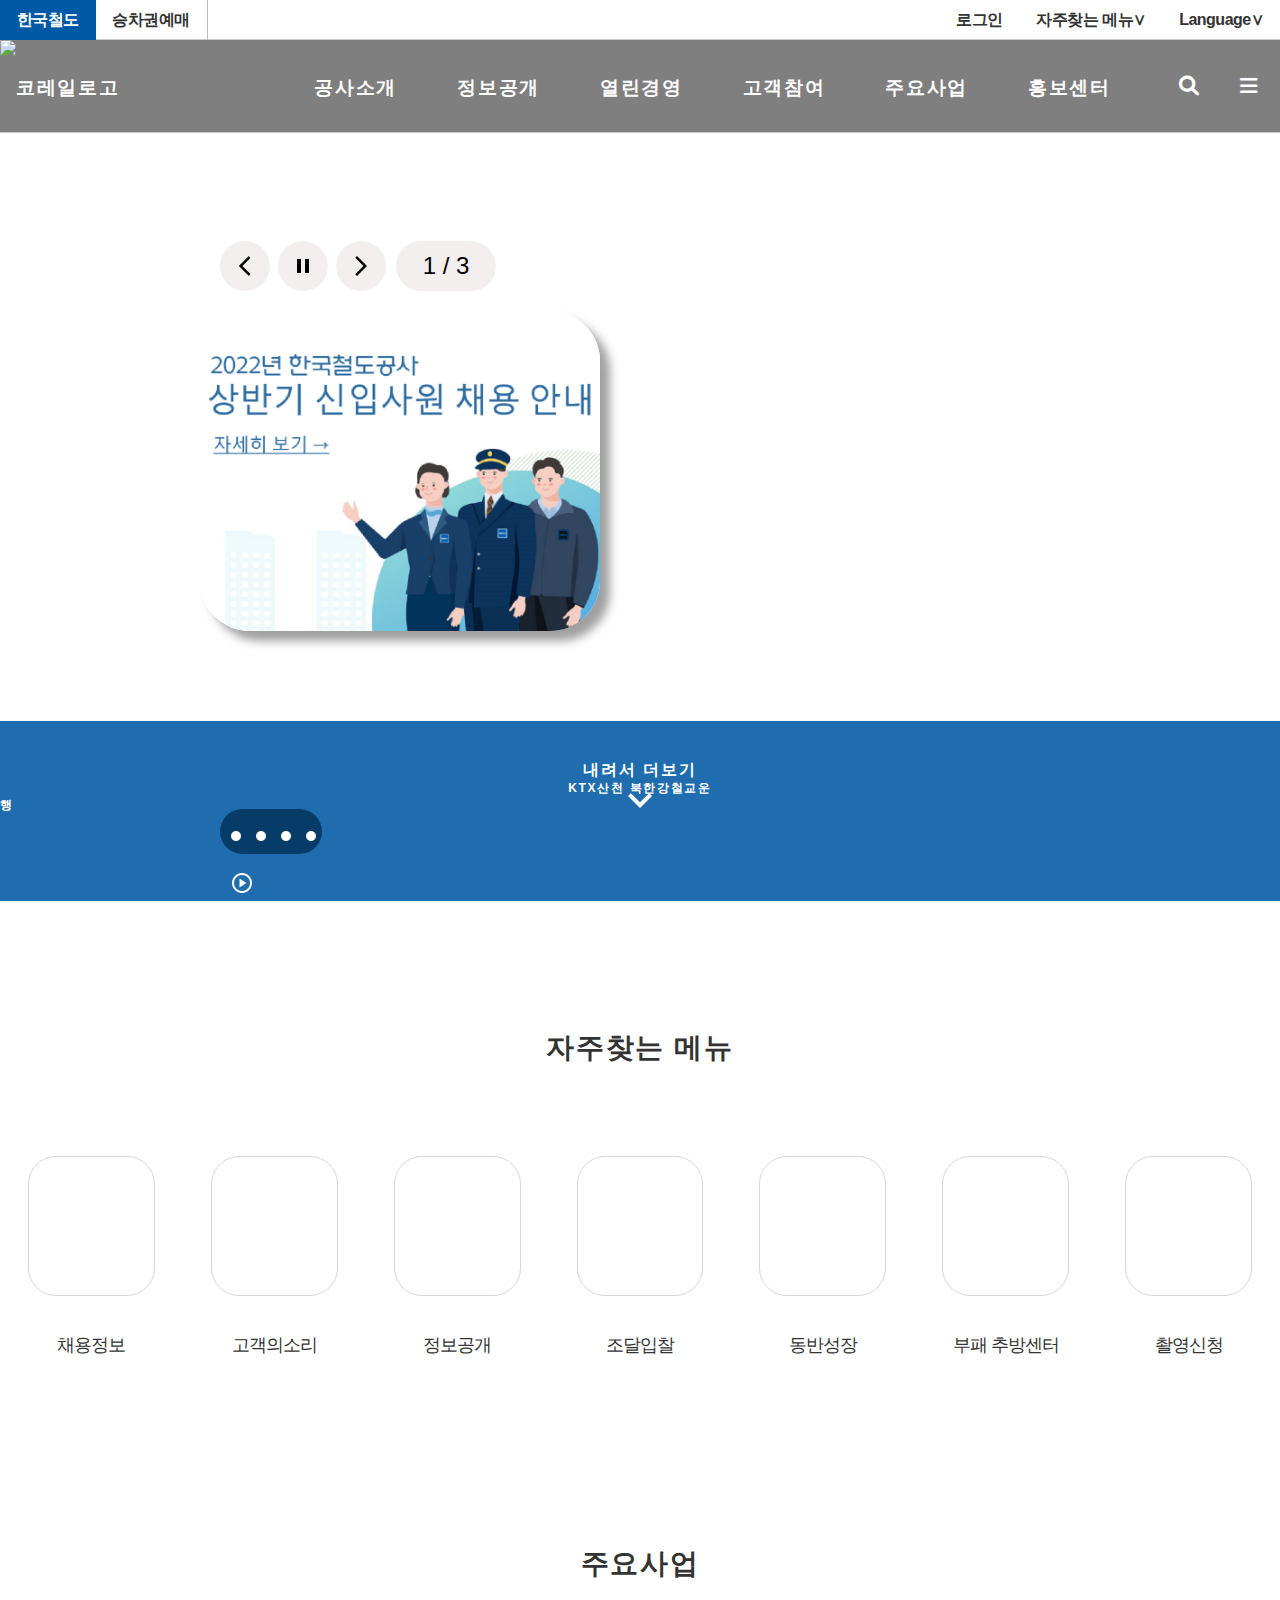
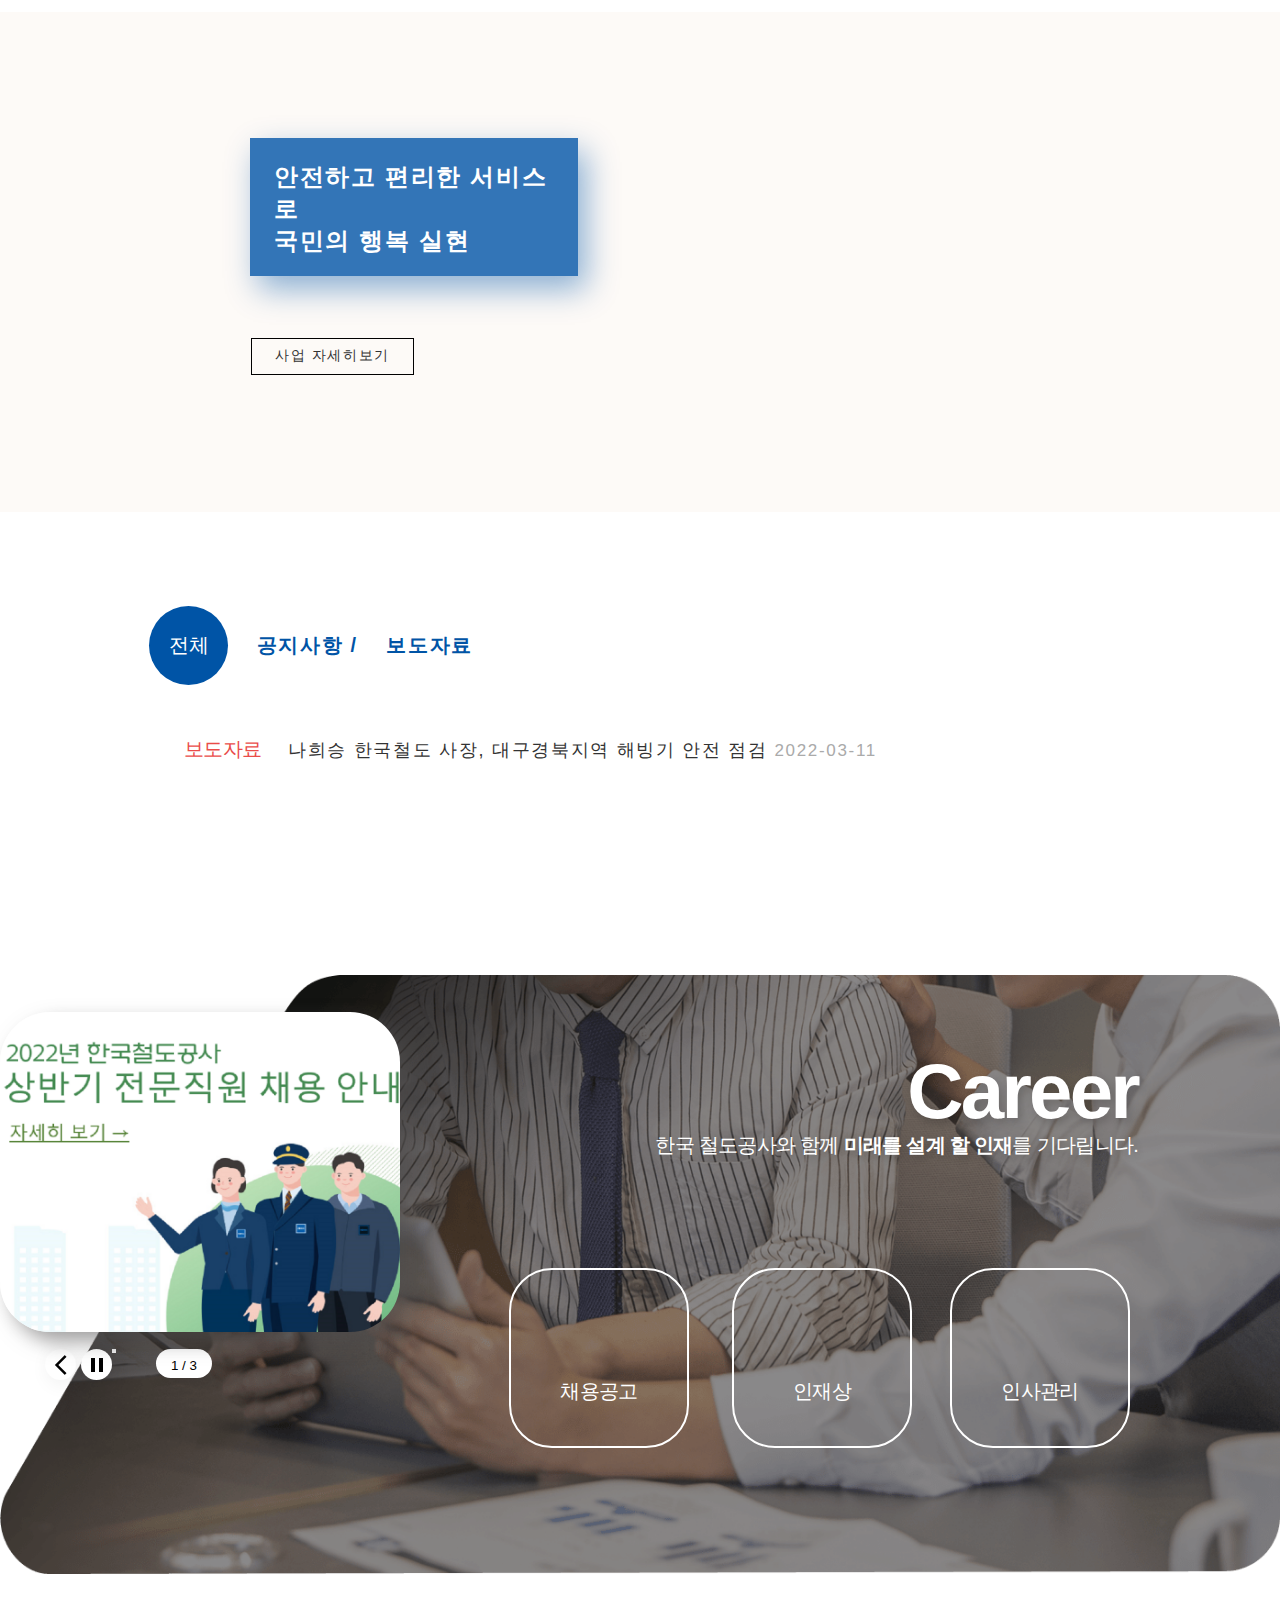
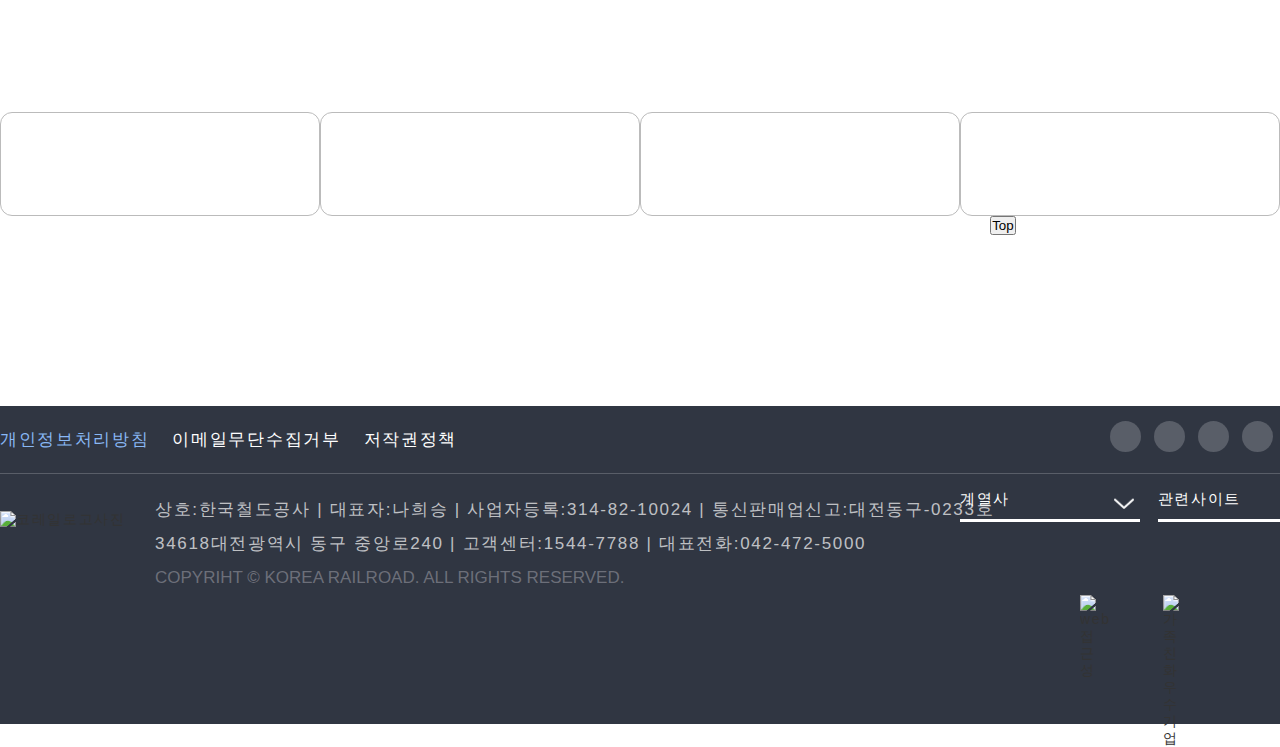
==== commit 377c00b8: "탑버튼 생성(스크롤동작)" ====
--- a/index.html
+++ b/index.html
@@ -530,6 +530,7 @@
 					<button class="banner_auto"></button>
 					<button class="banner_next"></button>
 				</div>
+				<button id="back-to-top" >Top</button>
 			</div>
 			<!-- main -->
 			<div id="footer">
@@ -583,8 +584,11 @@
 						</div>
 					</div>
 				</div>
+				<!-- <a id="back-to-top" href="#top" class="top"></a> -->
 			</div>
 			<!-- footer -->
+			<script src="https://code.jquery.com/jquery-3.6.0.min.js"></script>
+			<script src="jq.js"></script>
 		</div>
 	</body>
 </html>
--- a/css/index.css
+++ b/css/index.css
@@ -1127,3 +1127,15 @@
 	margin-left: 83px;
 	margin-top: -60px;
 }
+.visible{
+	background: #0054a6;
+	color: #fff;
+	float: right;
+	margin-right: 50px;
+	padding: 10px 20px;
+	margin-top: 100px;
+	font-size: 15px;
+	border-style: none;
+	font-weight: 600;
+	border-radius: 50px 50px;
+}
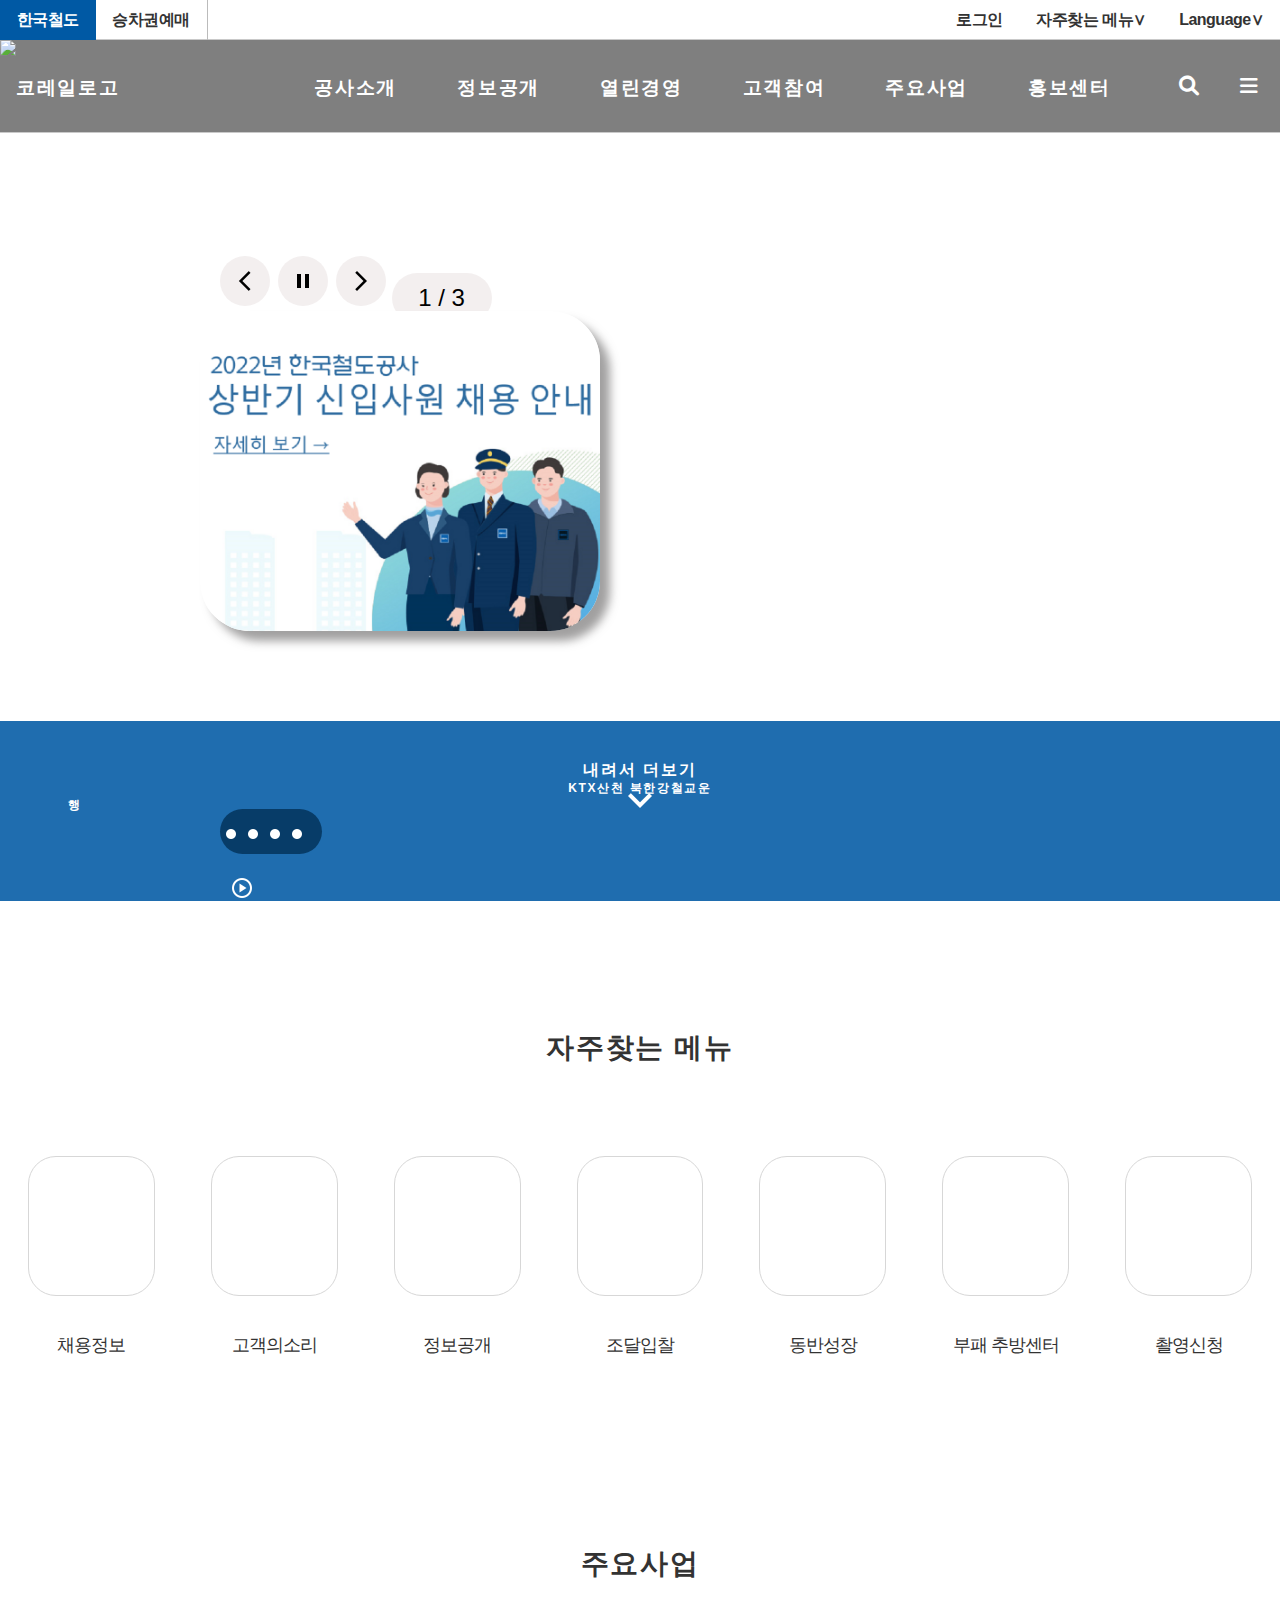
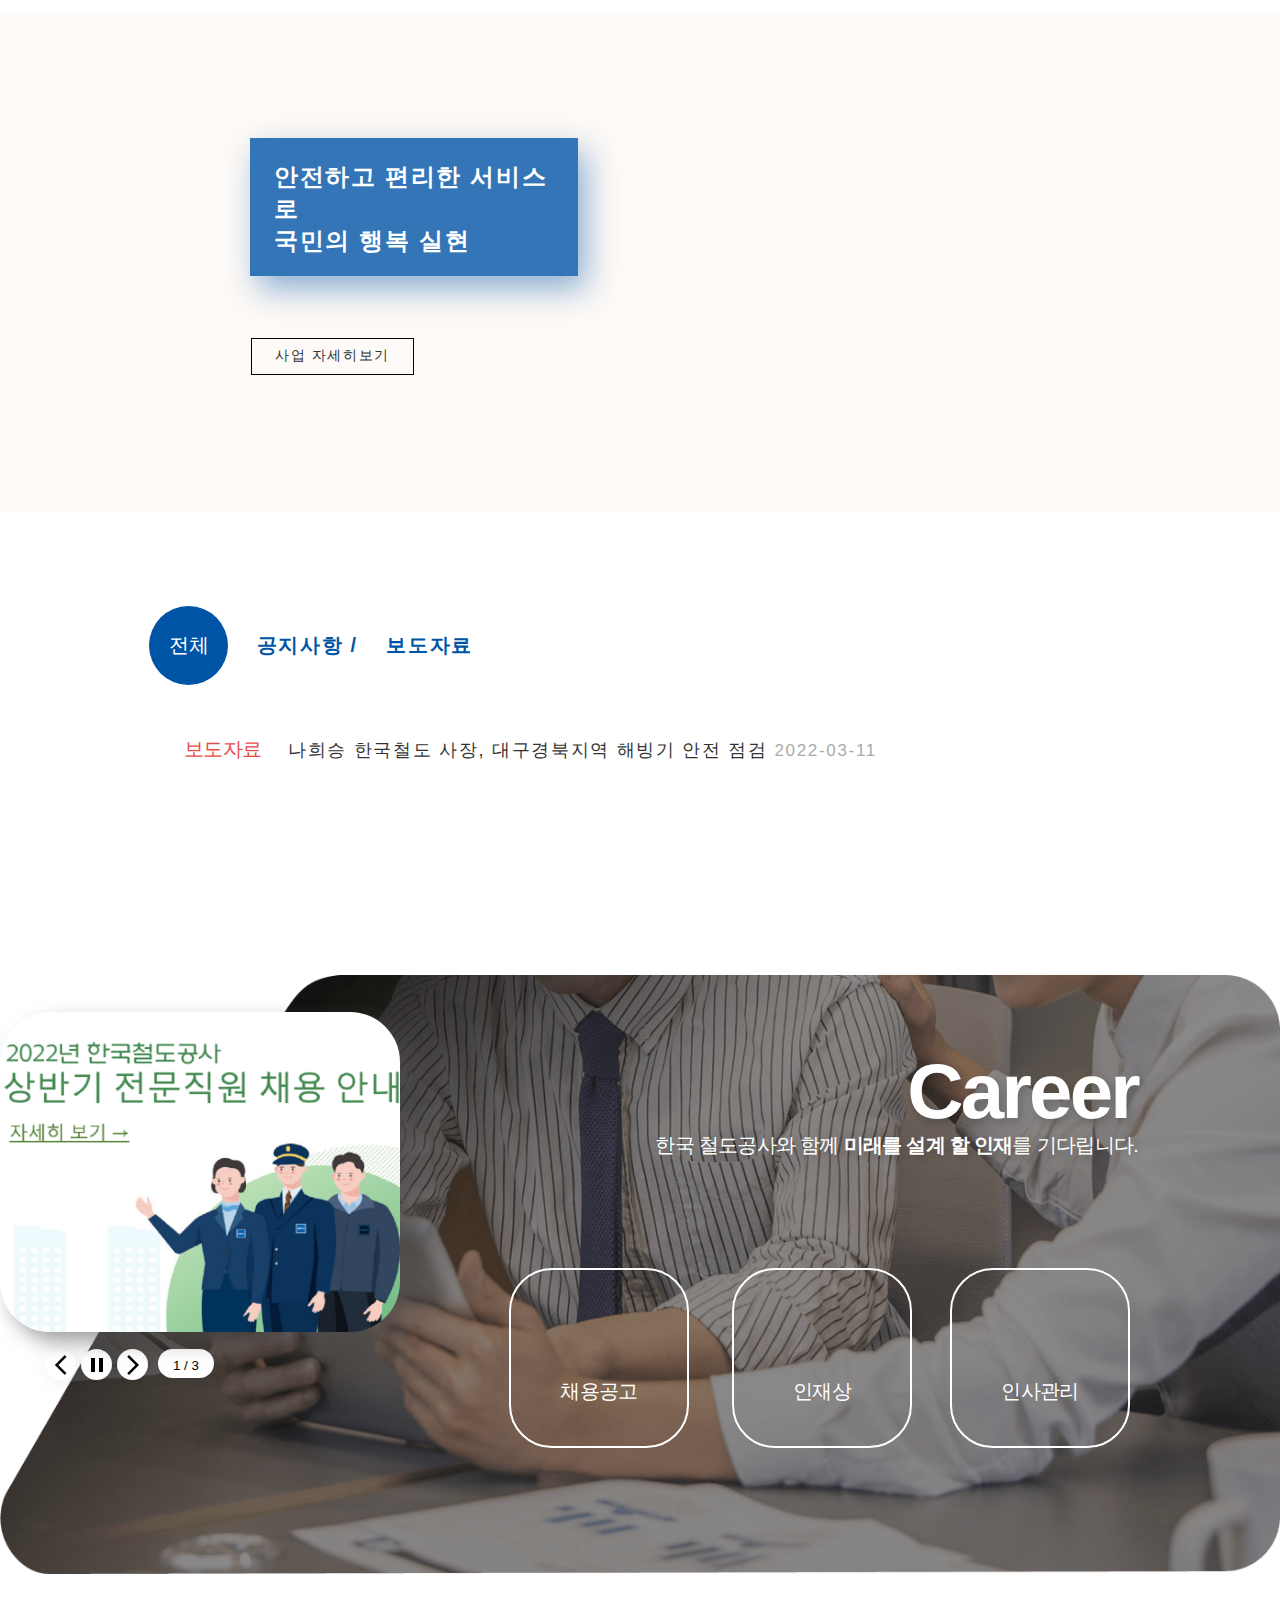
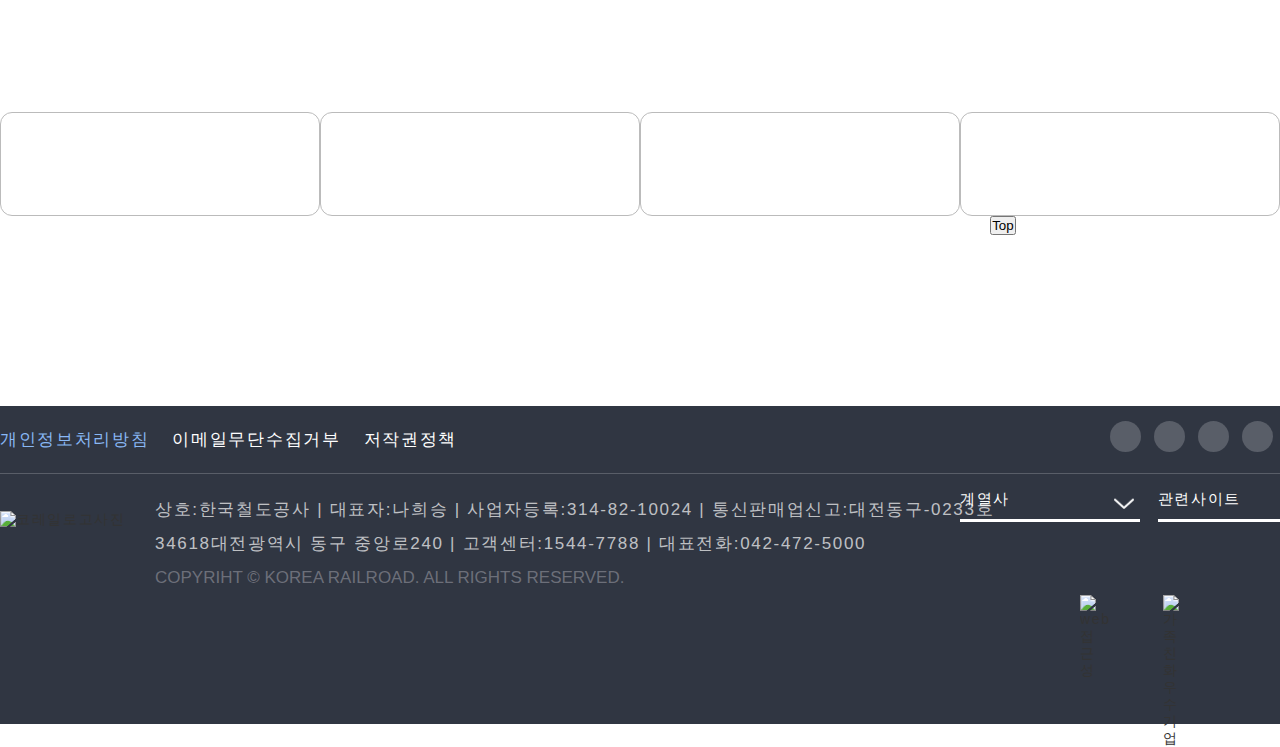
==== commit 08b999e9: "코레일 HTML 작업 완료" ====
--- a/index.html
+++ b/index.html
@@ -368,7 +368,7 @@
 								<div class="popup_control fl">
 									<button class="popup_prev fl"></button>
 									<button class="popup_auto fl"></button>
-									<button class="popup_next fl"></button>
+									<button class="popup_next"></button>
 									<button class="popup_count">1 / 3</button>
 								</div>
 							</div>
@@ -377,16 +377,14 @@
 							<div class="popup_slide">
 								<ul>
 									<li class="popup_item1">
-										<a href="#"><img src="./pop_grid.png" alt="" /></a>
+										<a href="#"><img src="images/pop_grid.png" alt="" /></a>
 									</li>
 								</ul>
 							</div>
 						</div>
-
 						<div class="visual_bottom_area">
 							<a href="#">내려서 더보기</a>
 							<div class="border"></div>
-
 							<div class="visual_ctbar fl">
 								<button class="dot fl"></button>
 								<button class="dot fl"></button>
@@ -495,7 +493,7 @@
                         <div class="popup_slide">
                             <ul>
                                 <li class="popup_item2">
-                                    <a href="#"><img src="./pop_grid.png" alt="" /></a>
+                                    <a href="#"><img src="images/pop_grid.png" alt="" /></a>
                                 </li>
                             </ul>
                             <div class="pp_control">
@@ -588,7 +586,7 @@
 			</div>
 			<!-- footer -->
 			<script src="https://code.jquery.com/jquery-3.6.0.min.js"></script>
-			<script src="jq.js"></script>
+			<script src="js/jq.js"></script>
 		</div>
 	</body>
 </html>
--- a/css/index.css
+++ b/css/index.css
@@ -294,7 +294,7 @@
 }
 
 .img-list_draggable .popup_item1 img {
-	background: url(../pop_pic1.png) no-repeat center center;
+	background: url(../images/pop_pic1.png) no-repeat center center;
 	box-sizing: border-box;
 	width: 400px;
 	height: 320px;
@@ -341,7 +341,7 @@
 }
 
 .m_visual .popup_prev {
-	background: url(../outline_arrowbk.png) no-repeat center center;
+	background: url(../images/outline_arrowbk.png) no-repeat center center;
 	width: 50px;
 	height: 50px;
 	opacity: 1;
@@ -349,6 +349,7 @@
 	border-radius: 50%;
 	border: none;
 	background-color: rgba(241, 237, 237, 0.89);
+	margin-top: 15px;
 }
 
 .m_visual .popup_controlfl:hover {
@@ -356,7 +357,7 @@
 }
 
 .m_visual .popup_auto {
-	background: url(../black_pause.png) no-repeat center center;
+	background: url(../images/black_pause.png) no-repeat center center;
 	width: 50px;
 	height: 50px;
 	margin: 0 8px;
@@ -365,10 +366,11 @@
 	border-radius: 50%;
 	border: none;
 	background-color: rgba(241, 237, 237, 0.89);
+	margin-top: 15px;
 }
 
 .m_visual .popup_next {
-	background: url(../outline_arrow.png) no-repeat center center;
+	background: url(../images/outline_arrow.png) no-repeat center center;
 	width: 50px;
 	height: 50px;
 	opacity: 1;
@@ -376,6 +378,7 @@
 	border-radius: 50%;
 	border: none;
 	background-color: rgba(241, 237, 237, 0.89);
+	margin-top: 15px;
 }
 
 .m_visual .popup_next:hover {
@@ -393,7 +396,7 @@
 	z-index: 1;
 	font-size: 24px;
 	font-weight: 300;
-	margin: 0 10px;
+	margin: 5 15px;
 }
 /* 팝업이미지 버튼 끝 */
 
@@ -421,7 +424,7 @@
 	font-size: 16px;
 	font-weight: 600;
 	letter-spacing: 2px;
-	background: url(../expand_more.png) no-repeat center center;
+	background: url(../images/expand_more.png) no-repeat center center;
 	width: 50px;
 	height: 50px;
 	z-index: 1;
@@ -462,7 +465,7 @@
 	color: #fff;
 }
 .visual_btns.dot {
-	background: url(../white_dot.png);
+	background: url(../images/white_dot.png);
 }
 /* 챗봇 */
 .chatbot {
@@ -485,16 +488,16 @@
 }
 
 .dot.fl {
-	background: url(../white_dot.png);
-	width: 17px;
-	height: 18px;
+	background: url(../images/white_dot.png);
+	width: 24px;
+	height: 27px;
 	opacity: 1;
 	z-index: 1;
-	margin: 15px 4px;
+	margin: 13px -1px;
 	border: 0;
 }
 .play_pause {
-	background: url(../white_play.png) no-repeat center center;
+	background: url(../images/white_play.png) no-repeat center center;
 	width: 24px;
 	height: 27px;
 	opacity: 1;
@@ -505,24 +508,12 @@
 .visual_text span {
 	text-align: justify;
 	top: 0;
-	margin-right: 1300px;
+	margin-right: 1130px;
 	color: #fff;
 	font-size: 12px;
 	font-weight: 600;
 	line-height: 1px;
 }
-/* 자주찾는메뉴 */
-/* 자주찾는메뉴상단 코레일로고이미지 */
-/* .section_content{
-    top: -392px;
-    left: 50%;
-    width: 2608px;
-    height: 630px;
-    background: url(https://info.korail.com/site/info/images/main/main_bg_logo.png) no-repeat center/contain;
-    opacity: 0.02;
-  
-} */
-
 
 #main .inner .section_content{
     padding: 99px 0;
@@ -781,7 +772,7 @@
     left:0;
 }
 .group5 .popup_slide img {
-	background: url(../pop_pic2.png) no-repeat center center;
+	background: url(../images/pop_pic2.png) no-repeat center center;
 	box-sizing: border-box;
 	width: 400px;
 	height: 320px;
@@ -802,7 +793,7 @@
 	margin-top: 13px;
 }
 .pp_control .popup_prev {
-	background: url(../outline_arrowbk.png) no-repeat center center;
+	background: url(../images/outline_arrowbk.png) no-repeat center center;
 	width: 31px;
 	height: 31px;
 	/* opacity: 1;
@@ -816,7 +807,7 @@
 }
 
 .pp_control .popup_auto {
-	background: url(../black_pause.png) no-repeat center center;
+	background: url(../images/black_pause.png) no-repeat center center;
 	width: 31px;
 	height: 31px;
 	/* opacity: 1;
@@ -827,8 +818,8 @@
 	background-color: #fff;
 	vertical-align: middle;
 }
-.pp_control.popup_next {
-	background: url(../outline_arrow.png) no-repeat center center;
+.pp_control .popup_next {
+	background: url(../images/outline_arrow.png) no-repeat center center;
 	width: 31px;
 	height: 31px;
 	border-radius: 50%;
@@ -836,11 +827,12 @@
 	box-shadow: 3px 4px 20px 0 rgba(0, 0, 0, 0.07);
 	background-color: #fff;
 	vertical-align: middle;
+	margin-left: 5px;
 }
 
 .pp_control .popup_count {
 	border: none;
-	margin-left: 40px;
+	margin-left: 10px;
 	padding: 9px 15px 5px;
 	border-radius: 19px;
 	box-shadow: 3px 4px 20px 0 rgb(0 0 0 / 7%);
@@ -859,7 +851,7 @@
     height: 500px;
     right: 0;
     top:-200px;
-    background: url(../career.png) no-repeat right center / contain;
+    background: url(../images/career.png) no-repeat right center / contain;
 }
 .career .career_title {
 	font-size: 78px;
@@ -881,6 +873,7 @@
 	margin-top: 85px;
 	font-size: 0;
 }
+
 .career .career_anchor.n1 {
 	position: absolute;
 	width: 180px;
@@ -896,6 +889,10 @@
 	text-align: center;
 	margin-top: 29px;
 }
+
+.career .career_anchor.n1:hover{
+	background-image: url("https://info.korail.com/site/info/images/main/career_icon01_hover.svg") no-repeat center;
+}
 .career .career_anchor.n2 {
 	position: absolute;
 	width: 180px;
@@ -911,6 +908,9 @@
 	text-align: center;
 	margin-top: 29px;
 }
+.career .career_anchor.n2:hover{
+	background-image: url("https://info.korail.com/site/info/images/main/career_icon02.svg") no-repeat center;
+}
 .career .career_anchor.n3 {
 	position: absolute;
 	width: 180px;
@@ -926,6 +926,9 @@
 	text-align: center;
 	margin-top: 29px;
 }
+.career .career_anchor.n3:hover{
+	background-image: url("https://info.korail.com/site/info/images/main/career_icon03.svg") no-repeat center;
+}
 .banner{
     /* height: 30px; */
     max-width: 1400px;
@@ -1041,25 +1044,25 @@
 
 }
 .sns_list.cf .youtube{
-	background:url("https://info.korail.com/common/images/layout/footer_youtube.svg")no-repeat center;
+	background:url("https://info.korail.com/common/images/layout/footer_youtube.svg") no-repeat center;
 	width: 16px;
 	height: 11px;
 }
 .sns_list.cf .face-book{
-	background: url("https://info.korail.com/common/images/layout/footer_facebook.svg")no-repeat center;
+	background: url("https://info.korail.com/common/images/layout/footer_facebook.svg") no-repeat center;
 	width: 10px;
 	height: 17px;
 }
 .sns_list.cf .instagram{
-	background: url("https://info.korail.com/common/images/layout/footer_instagram.svg")no-repeat center;
+	background: url("https://info.korail.com/common/images/layout/footer_instagram.svg") no-repeat center;
 }
 .sns_list.cf .blog{
-	background: url("https://info.korail.com/common/images/layout/footer_blog.svg")no-repeat center;
+	background: url("https://info.korail.com/common/images/layout/footer_blog.svg") no-repeat center;
 	width: 10px;
 	height: 14px;
 }
 .sns_list.cf .twitter{
-	background: url("https://info.korail.com/common/images/layout/footer_twitter.svg")no-repeat center;
+	background: url("https://info.korail.com/common/images/layout/footer_twitter.svg") no-repeat center;
 	width: 16px;
 	height: 13px;
 }
@@ -1099,7 +1102,7 @@
 	padding-bottom: 12px;
 	padding-right: 130px;
 	border-bottom: 3px solid #fff;
-	background: url(../white_arrow.png) no-repeat right;
+	background: url(../images/white_arrow.png) no-repeat right;
 }
 
 .site_btn .sbtn2 {
@@ -1111,7 +1114,7 @@
 	padding-right: 100px;
 	padding-bottom: 12px;
 	border-bottom: 3px solid #fff;
-	background: url(../white_arrow.png) no-repeat right;
+	background: url(../images/white_arrow.png) no-repeat right;
 }
 
 .certification {
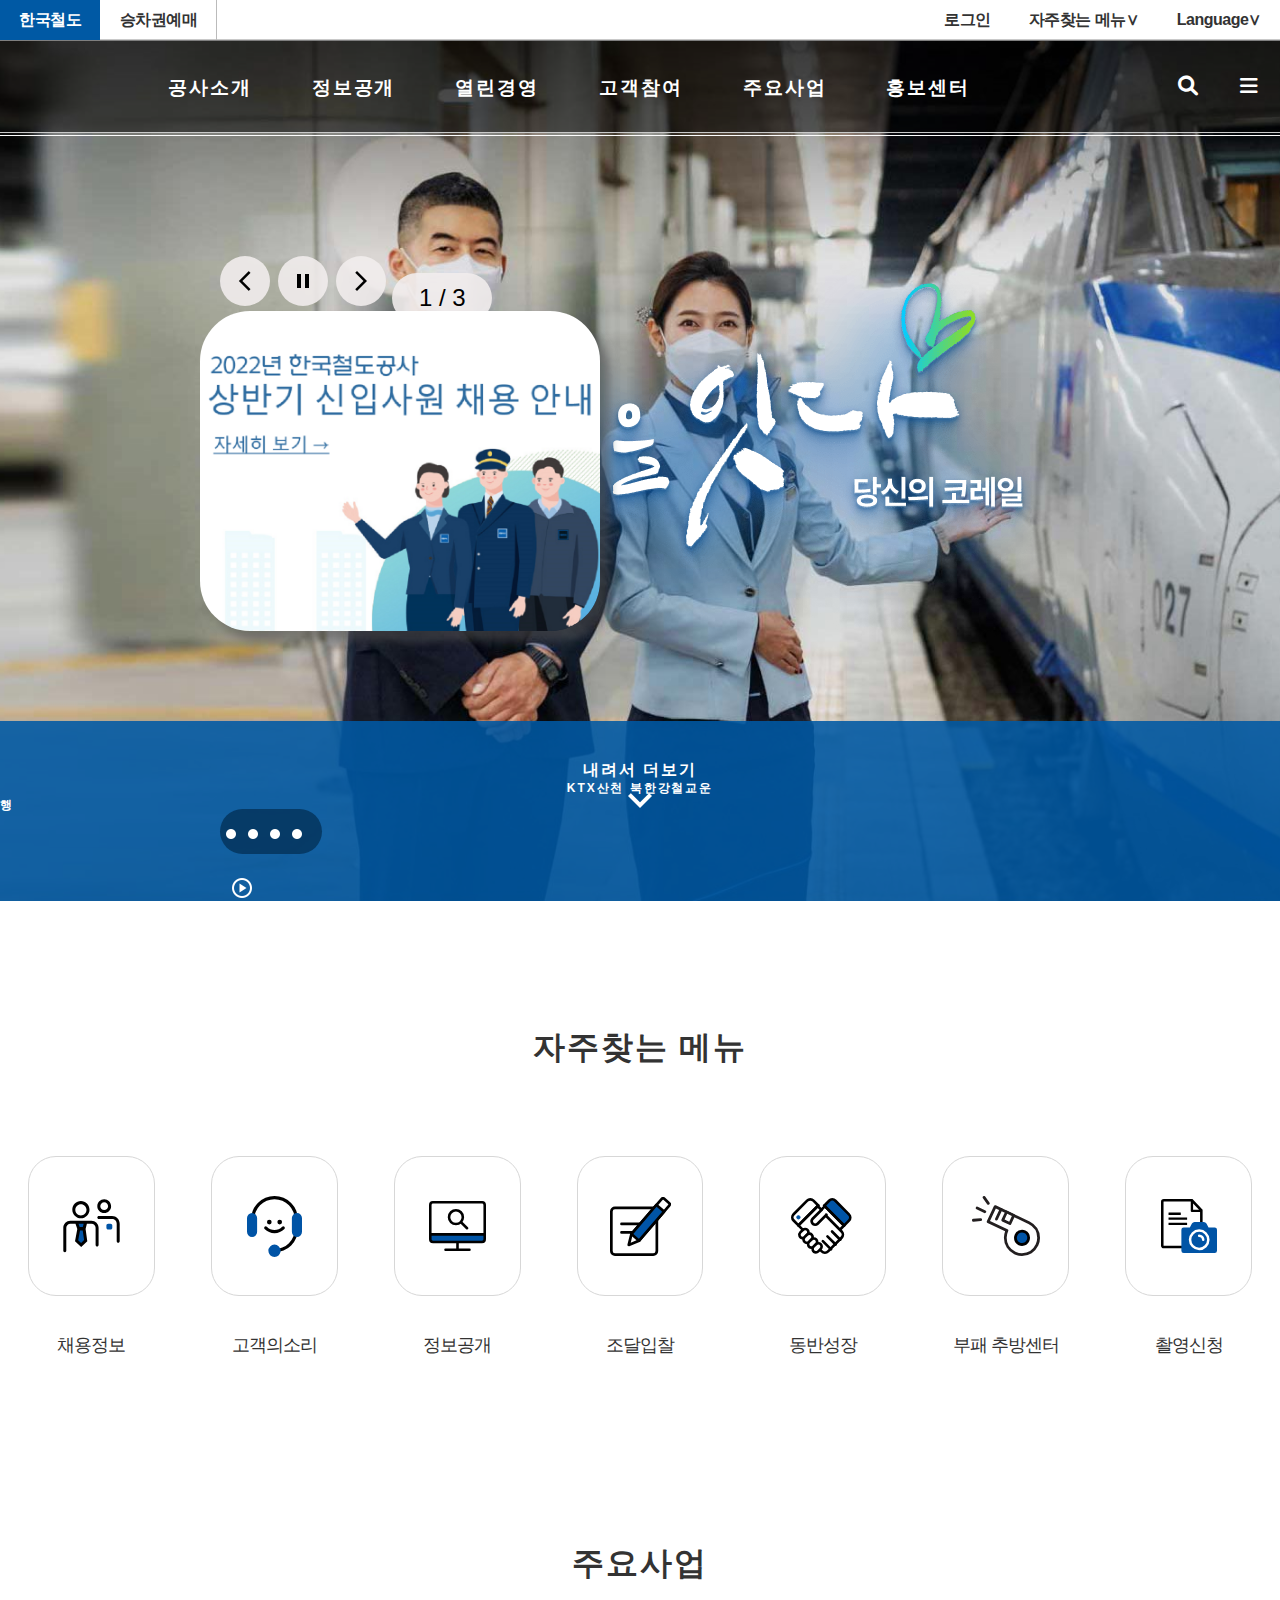
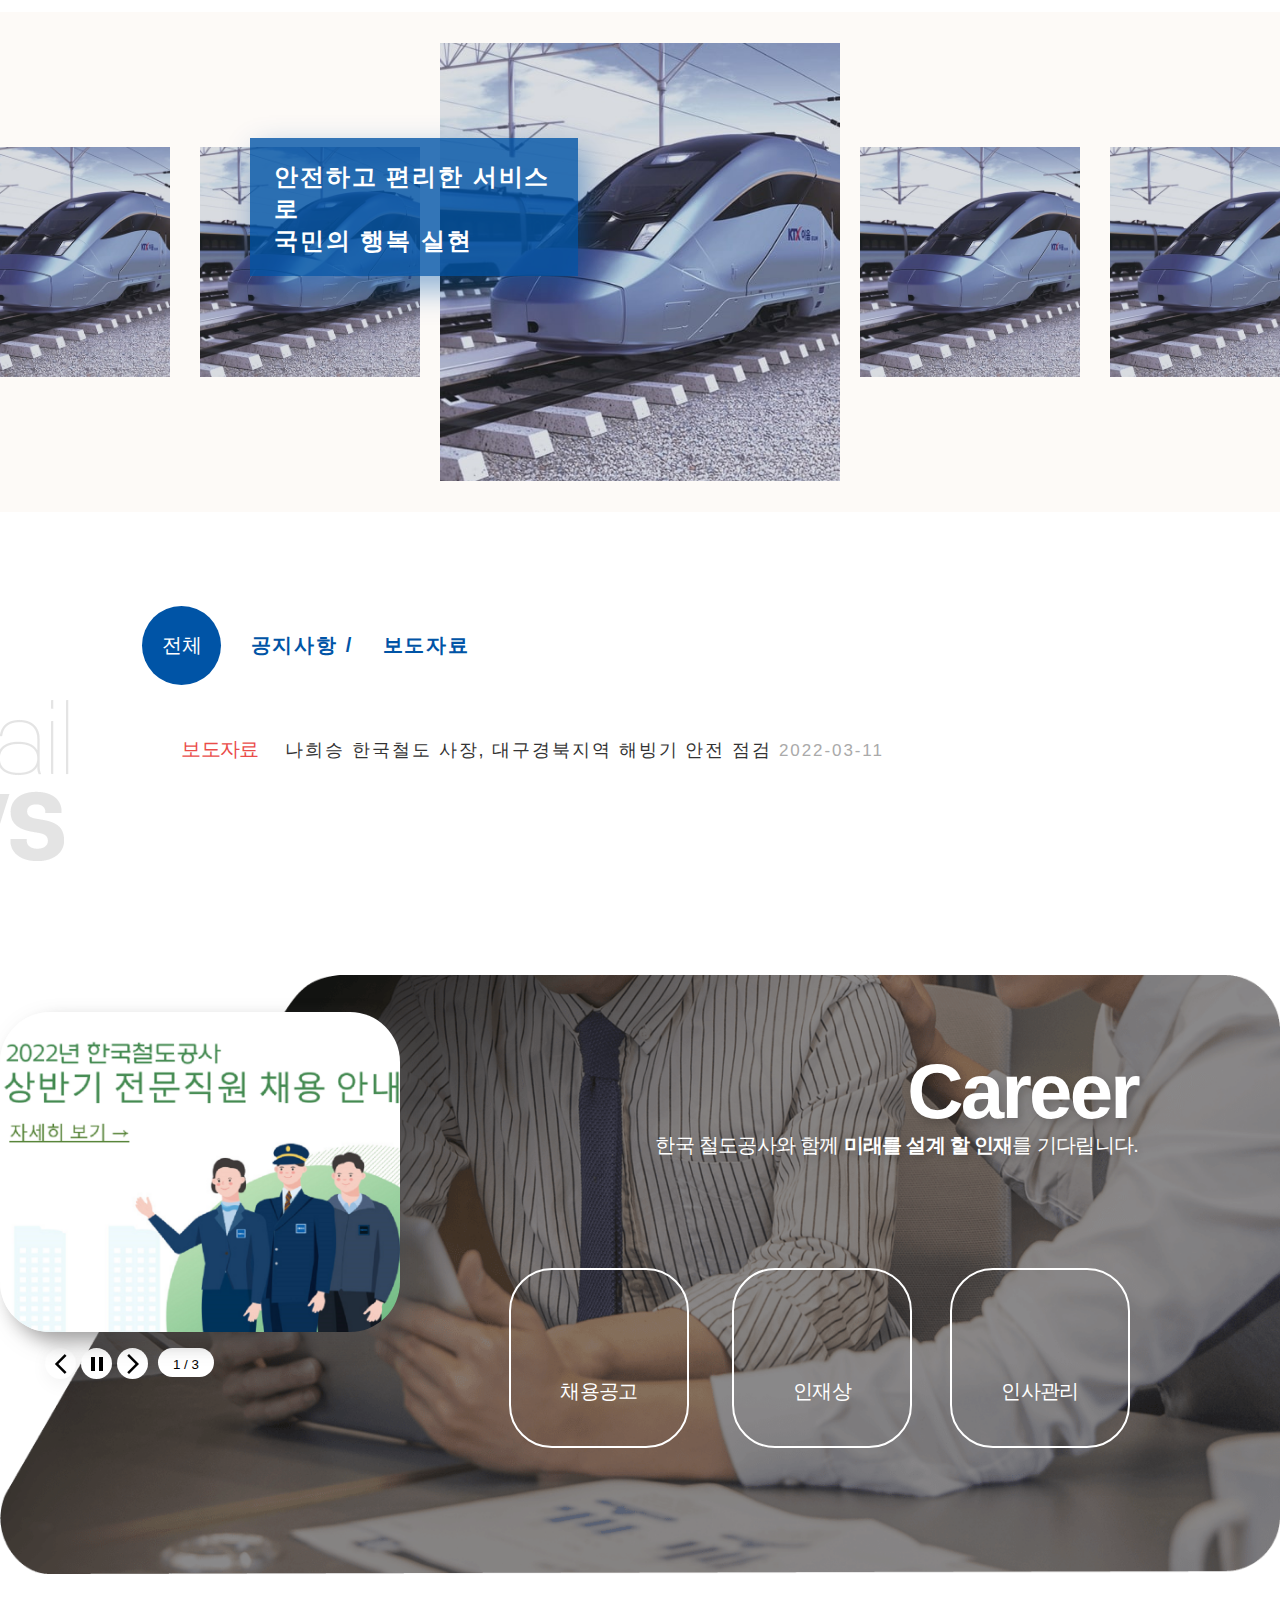
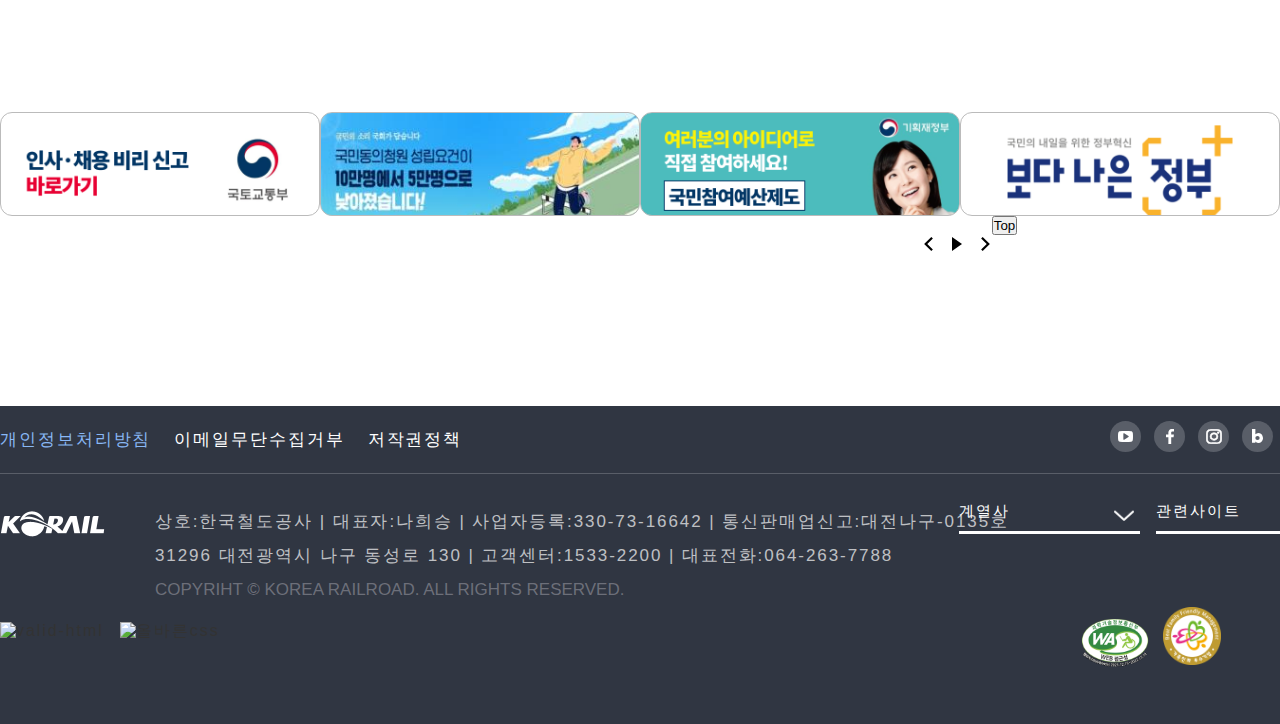
==== commit 52d2044b: "img change" ====
--- a/index.html
+++ b/index.html
@@ -4,7 +4,7 @@
 		<meta charset="UTF-8" />
 		<meta http-equiv="X-UA-Compatible" content="IE=edge" />
 		<meta name="viewport" content="width=device-width, initial-scale=1.0" />
-		<link rel="icon" type="image/png" size="16x16" href="https://info.korail.com/common/images/favicon/favicon-16x16.png" />
+		<link rel="icon" type="image/png"  href="images/favicon-16x16.png" />
 		<title>한국철도공사</title>
 		<link rel="stylesheet" href="https://cdnjs.cloudflare.com/ajax/libs/font-awesome/6.0.0/css/all.min.css" />
 		<link rel="stylesheet" href="css/index.css" />
@@ -40,9 +40,7 @@
 					<div id="lnb">
 						<div class="inner">
 							<ul id="nav">
-								<li id="korailLogo" class="fl">
-									<a href="index.html"><img src="	https://info.korail.com/common/images/layout/logo-info-short.svg" alt="코레일로고" width="195" /></a>
-								</li>
+								<li id="korailLogo" class="fl"></li>
 								<li class="m_1 fl">
 									<a href="#">공사소개</a>
 									<div class="width100">
@@ -395,9 +393,6 @@
 							</div>
 							<div class="visual_text">
 								<span>KTX산천 북한강철교운행</span>
-								<!-- <span>임진강철도교량점검</span>
-                            <span>KTX승무원고객응대</span>
-                            <span>전동열차 코로나19방역</span> -->
 							</div>
 							<div class="visual_control">
 								<span>궁금한게 있다면<br /><strong>챗봇에게 물어보세요!</strong></span>
@@ -438,7 +433,6 @@
 					</div>
 				</div>
 				<!-- inner -->
-
 				<!-- 주요사업 -->
 				<div class="section_business">
 					<div class="business_tit">
@@ -473,8 +467,8 @@
 						</h2>
 						<div class="news_tab all">
 							<button class="news_btn">전체</button>
-							<a class="button" date-news="notice" href="#">공지사항 /</a>
-							<a class="button" date-news="press" href="#">보도자료</a>
+							<a class="button" href="#">공지사항 /</a>
+							<a class="button" href="#">보도자료</a>
 						</div>
 						<div class="new_list cf">
 							<ul class="news_all">
@@ -564,11 +558,11 @@
 				</div>
 				<div id="footer-info">
 					<div class="inner">
-						<div class="footer_logo"><img src="https://info.korail.com/common/images/layout/footer_logo.png" alt="코레일로고사진" /></div>
+						<div class="footer_logo"><img src="images/footer_logo.png" alt="코레일로고사진" /></div>
 						<div class="info_text">
 							<p class="korail_info">
-								상호:한국철도공사 | 대표자:나희승 | 사업자등록:314-82-10024 | 통신판매업신고:대전동구-0233호<br />
-								34618대전광역시 동구 중앙로240 | 고객센터:1544-7788 | 대표전화:042-472-5000
+								상호:한국철도공사 | 대표자:나희승 | 사업자등록:330-73-16642 | 통신판매업신고:대전나구-0135호<br />
+								31296 대전광역시 나구 동성로 130 | 고객센터:1533-2200 | 대표전화:064-263-7788
 							</p>
 							<span class="copyright">COPYRIHT &#169; KOREA RAILROAD. ALL RIGHTS RESERVED.</span>
 						</div>
@@ -577,12 +571,12 @@
 							<a class="sbtn2" href="#">관련사이트</a>
 						</div>
 						<div class="certification">
-							<div class="cer1"><img src="https://info.korail.com/crosseditor_u/binary/images/000002/WAC.png" width="70" hieght="70" alt="web접근성" /></div>
-							<div class="cer2"><img src="https://info.korail.com/crosseditor_u/binary/images/000001/cert_fam_2021.png" width="58" hieght="58" alt="가족친화우수기업" /></div>
-						</div>
-					</div>
-				</div>
-				<!-- <a id="back-to-top" href="#top" class="top"></a> -->
+							<div class="cer1"><img src="images/WAC.png" width="70" alt="web접근성" /></div>
+							<div class="cer2"><img src="images/cert_fam_2021.png" width="58"  alt="가족친화우수기업" /></div>
+						</div>
+						<a href="https://validator.w3.org/check?uri=eelojs90.dothome.co.kr" target="_blank"><img src="https://www.w3.org/Icons/valid-html401" alt="valid-html"></a> <a href="https://jigsaw.w3.org/css-validator/validator?uri=eelojs90.dothome.co.kr" target="_blank"><img src="https://jigsaw.w3.org/css-validator/images/vcss" alt="올바른css"></a>			
+					</div>
+				</div>
 			</div>
 			<!-- footer -->
 			<script src="https://code.jquery.com/jquery-3.6.0.min.js"></script>
--- a/css/index.css
+++ b/css/index.css
@@ -13,7 +13,7 @@
 	font-family: "Noto Sans KR", "Malgun Gothic", "맑은 고딕", Dotum, "돋움", Arial, sans-serif;
 	background: #fff;
 	color: #333;
-	font-size: 14px;
+	font-size: 16px;
 	line-height: 17px;
 	font-weight: 400;
 	letter-spacing: 0.12em;
@@ -27,7 +27,7 @@
 img {
 	border: 0;
 	padding-top: 0px;
-	margin-right: 175px;
+	margin-right: 10px;
 }
 a:link {
 	color: #333;
@@ -138,6 +138,7 @@
     height:92px;
     line-height: 95px;
     max-width: 1400px;
+	margin: 0 auto;
 }
 #lnb #nav li.m_1{
     text-align: center;
@@ -204,10 +205,6 @@
 	box-shadow: 0 2px 2px rgba(0, 0, 0, 0);
 	border-bottom: 1px solid transparent;
 }
-/* #lnb #nav li #korailLogo {
-	width: 195px;
-	margin-right: 20px;
-} */
 #lnb #nav li .m_width .m1_tit {
 	padding: 60px 10px;
 }
@@ -219,7 +216,6 @@
 }
 #lnb #nav > ul > li:hover {
 	display: block;
-	/* border-bottom: 1px solid #777; */
 }
 
 #lnb #nav li ul li {
@@ -264,16 +260,10 @@
 	width: 100%;
 	height: 50%;
 }
-.main_banner{
-    position: a;
-    height: c;
-}
-/* #main .visual_slide {
-	height: 100vh;
-	overflow: hidden;
-} */
+
+
 .m_visual {
-	background: url("https://info.korail.com/DATA/popup/20211206094337979_BrlP.jpg") no-repeat center top /cover;
+	background: url("../images/main_visual.jpg") no-repeat center top /cover;
 	width: 100%;
 	height: calc(100vh - 40px);
 	position: absolute;
@@ -281,10 +271,9 @@
     top:-92px;
 }
 .visual_slide {
-	background: url("https://info.korail.com/site/info/images/main/slogan-group.png") no-repeat center right;
+	background: url("../images/slogan.png") no-repeat center right;
 	width: 85%;
 	height: 100%;
-	padding: 0 auto;
 	position: absolute;
 }
 
@@ -396,9 +385,7 @@
 	z-index: 1;
 	font-size: 24px;
 	font-weight: 300;
-	margin: 5 15px;
-}
-/* 팝업이미지 버튼 끝 */
+}
 
 .visual_bottom_area {
 	width: 100%;
@@ -471,7 +458,7 @@
 .chatbot {
 	border: 2px solid #2f97f5;
 	background-color: #005cb7;
-	background-image: url(https://info.korail.com/common/images/layout/chatbot-character.png);
+	background-image: url(../images/chatbot-character.png);
 	background-size: 73px;
 	background-repeat: no-repeat;
 	background-position: bottom;
@@ -508,7 +495,7 @@
 .visual_text span {
 	text-align: justify;
 	top: 0;
-	margin-right: 1130px;
+	margin-right: 1299px;
 	color: #fff;
 	font-size: 12px;
 	font-weight: 600;
@@ -561,32 +548,54 @@
 	width: 300px;
 }
 .section_content .content_cf li.c1 .icon {
-	background: url(http://info.korail.com/site/info/images/main/n2.svg) no-repeat center center;
+	background: url(../images/n2.svg) no-repeat center center;
 }
 .section_content .content_cf li.c2 .icon {
-	background: url(https://info.korail.com/site/info/images/main/n5.svg) no-repeat center center;
+	background: url(../images/n5.svg) no-repeat center center;
 }
 .section_content .content_cf li.c3 .icon {
-	background: url(https://info.korail.com/site/info/images/main/n9.svg) no-repeat center center;
+	background: url(../images/n9.svg) no-repeat center center;
 }
 .section_content .content_cf li.c4 .icon {
-	background: url(https://info.korail.com/site/info/images/main/n4.svg) no-repeat center center;
+	background: url(../images/n4.svg) no-repeat center center;
 }
 .section_content .content_cf li.c5 .icon {
-	background: url(https://info.korail.com/site/info/images/main/n3.svg) no-repeat center center;
+	background: url(../images/n3.svg) no-repeat center center;
 }
 .section_content .content_cf li.c6 .icon {
-	background: url(https://info.korail.com/site/info/images/main/n11.svg) no-repeat center center;
+	background: url(../images/n11.svg) no-repeat center center;
 }
 .section_content .content_cf li.c7 .icon {
-	background: url(https://info.korail.com/site/info/images/main/n7.svg) no-repeat center center;
-}
-
-.section_business{position:relative;}
-.section_business .bs_inner_wrap{display: flex;width:100vw;height: 500px;overflow-x: hidden;justify-content: center; background:#fdfaf7;}
-.section_business .bs_inner_wrap>.slider_wrap{display: flex;justify-content: space-around;align-content: center;align-items: center;}
-.section_business .bs_inner_wrap>.slider_wrap li{width:220px; padding-top:230px; position:absolute;}
-.section_business .bs_inner_wrap>.slider_wrap li.active{width:400px;padding-top: 300px;position:absolute;}
+	background: url(../images/n7.svg) no-repeat center center;
+}
+
+.section_business{
+	position:relative;
+}
+.section_business .bs_inner_wrap{
+	display: flex;
+	width:100vw;
+	height: 500px;
+	overflow-x: hidden;
+	justify-content: center; 
+	background:#fdfaf7;
+}
+.section_business .bs_inner_wrap>.slider_wrap{
+	display: flex;
+	justify-content: space-around;
+	align-content: center;
+	align-items: center;
+}
+.section_business .bs_inner_wrap>.slider_wrap li{
+	width:220px; 
+	padding-top:230px; 
+	position:absolute;}
+
+.section_business .bs_inner_wrap>.slider_wrap li.active{
+	width:400px;
+	padding-top:300px;
+	position:absolute;}
+
 .section_business .bs_inner_wrap>.slider_wrap li:nth-child(1){left:-50px}
 .section_business .bs_inner_wrap>.slider_wrap li:nth-child(3){left: 200px;}
 .section_business .bs_inner_wrap>.slider_wrap li:nth-child(4){right:200px}
@@ -595,7 +604,7 @@
 
 
 .bs_item1 {
-	background: url(https://info.korail.com/site/info/images/main/business_img01.jpg) no-repeat center/cover;
+	background: url(../images/business_img01.jpg) no-repeat center/cover;
 }
 .bs_item1 a {
 	color: #fff;
@@ -606,7 +615,7 @@
 	text-align: center;
 }
 .bs_item2 {
-	background: url(https://info.korail.com/site/info/images/main/business_img01.jpg) no-repeat center center;
+	background: url(../images/business_img01.jpg) no-repeat center center;
 	width: 474px;
 	height: 570px;
 	margin-left: 443px;
@@ -622,7 +631,7 @@
 	text-align: center;
 }
 .bs_item3 {
-	background: url(https://info.korail.com/site/info/images/main/business_img02_2.jpg) no-repeat center center;
+	background: url(../images/business_img01.jpg) no-repeat center center;
 	width: 220px;
 	height: 335px;
 	margin-left: 1003px;
@@ -639,7 +648,7 @@
 }
 
 .bs_item4 {
-	background: url(https://info.korail.com/site/info/images/main/business_img03.jpg) no-repeat;
+	background: url(../images/business_img01.jpg) no-repeat;
 	width: 220px;
 	height: 335px;
 	margin-left: 1245px;
@@ -701,7 +710,7 @@
 	margin-top: 73px;
 	/* margin-left: -103px; */
 	margin-left: -625px;
-	background: url(https://info.korail.com/site/info/images/main/news_title.png) no-repeat right top;
+	background: url(../images/news_title.png) no-repeat right top;
 	width: 298px;
 	height: 176px;
 	font-size: 0;
@@ -891,7 +900,7 @@
 }
 
 .career .career_anchor.n1:hover{
-	background-image: url("https://info.korail.com/site/info/images/main/career_icon01_hover.svg") no-repeat center;
+	background: url("../images/career_icon01_hover.svg") no-repeat center;
 }
 .career .career_anchor.n2 {
 	position: absolute;
@@ -909,7 +918,7 @@
 	margin-top: 29px;
 }
 .career .career_anchor.n2:hover{
-	background-image: url("https://info.korail.com/site/info/images/main/career_icon02.svg") no-repeat center;
+	background: url("../images/career_icon02.svg") no-repeat center;
 }
 .career .career_anchor.n3 {
 	position: absolute;
@@ -927,7 +936,7 @@
 	margin-top: 29px;
 }
 .career .career_anchor.n3:hover{
-	background-image: url("https://info.korail.com/site/info/images/main/career_icon03.svg") no-repeat center;
+	background: url("../images/career_icon03.svg") no-repeat center;
 }
 .banner{
     /* height: 30px; */
@@ -950,18 +959,18 @@
     background-position:center top;
 }
 .banner .banner_fl1 {
-	background: url(https://info.korail.com/DATA/banner/20211206021713049_rLyL.png) no-repeat;
+	background: url(../images/report.png) no-repeat;
 }
 .banner .banner_fl2 {
-	background: url(https://info.korail.com/DATA/banner/20220104093701401_OcLy.jpg) no-repeat;
+	background: url(../images/row.jpg) no-repeat;
 
 }
 .banner .banner_fl3 {
-	background: url(https://info.korail.com/DATA/banner/20211206021719913_RJ8b.png) no-repeat;
+	background: url(../images/idea.png) no-repeat;
 
 }
 .banner .banner_fl4 {
-	background: url(https://info.korail.com/DATA/banner/20211206021704230_VHCY.png) no-repeat;
+	background: url(../images/banner.png) no-repeat;
 
 }
 .banner_control.fl {
@@ -970,7 +979,7 @@
 }
 
 .banner_control.fl .banner_prev {
-	background: url(https://info.korail.com/site/info/images/main/popup_prev.svg) no-repeat;
+	background: url(../images/popup_prev.svg) no-repeat;
 	background-size: contain;
 	width: 11px;
 	height: 14px;
@@ -980,7 +989,7 @@
 }
 
 .banner_auto {
-	background: url(https://info.korail.com/site/info/images/main/popup_play.svg) no-repeat;
+	background: url(../images/popup_play.svg) no-repeat;
 	background-size: contain;
 	width: 11px;
 	height: 14px;
@@ -988,7 +997,7 @@
 	padding-left: 22px;
 }
 .banner_next {
-	background: url(https://info.korail.com/site/info/images/main/popup_next.svg) no-repeat;
+	background: url(../images/popup_next.svg) no-repeat;
 	background-size: contain;
 	width: 11px;
 	height: 14px;
@@ -998,10 +1007,8 @@
 
 #footer {
 	background-color: #303642;
-	/* position: relative; */
 	width: 100%;
 	margin-top: 171px;
-	/* z-index: 20; */
 }
 #footer .footer_top {
 	border-bottom: 1px solid #595e68;
@@ -1044,25 +1051,25 @@
 
 }
 .sns_list.cf .youtube{
-	background:url("https://info.korail.com/common/images/layout/footer_youtube.svg") no-repeat center;
+	background:url("../images/footer_youtube.svg") no-repeat center;
 	width: 16px;
 	height: 11px;
 }
 .sns_list.cf .face-book{
-	background: url("https://info.korail.com/common/images/layout/footer_facebook.svg") no-repeat center;
+	background: url("../images/footer_facebook.svg") no-repeat center;
 	width: 10px;
 	height: 17px;
 }
 .sns_list.cf .instagram{
-	background: url("https://info.korail.com/common/images/layout/footer_instagram.svg") no-repeat center;
+	background: url("../images/footer_instagram.svg") no-repeat center;
 }
 .sns_list.cf .blog{
-	background: url("https://info.korail.com/common/images/layout/footer_blog.svg") no-repeat center;
+	background: url("../images/footer_blog.svg") no-repeat center;
 	width: 10px;
 	height: 14px;
 }
 .sns_list.cf .twitter{
-	background: url("https://info.korail.com/common/images/layout/footer_twitter.svg") no-repeat center;
+	background: url("../images/footer_twitter.svg") no-repeat center;
 	width: 16px;
 	height: 13px;
 }
